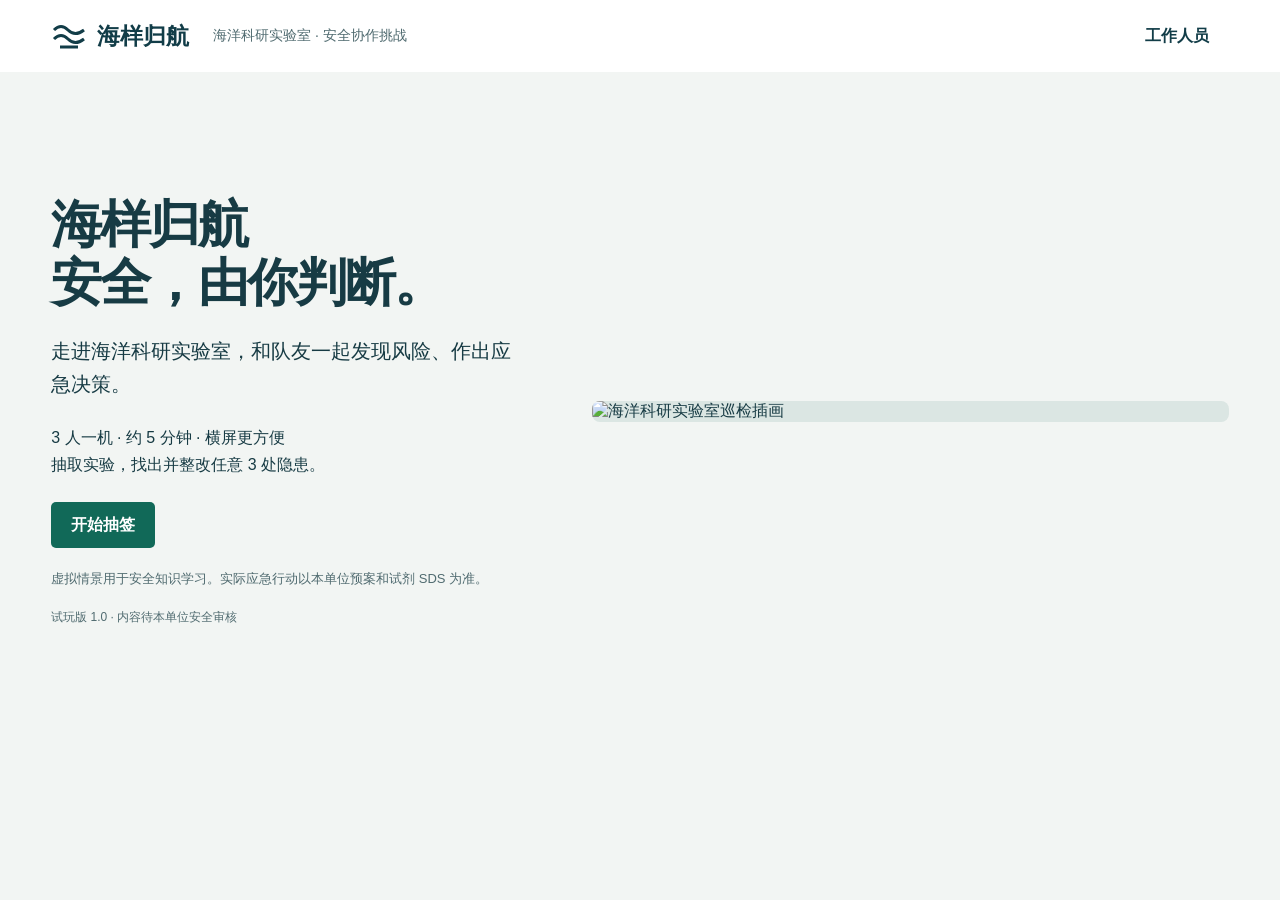
==== index.html @ 055b67c0 "发布海样归航扫码互动网页" ====
<!doctype html><html lang="zh-CN"><head><meta charset="utf-8"><meta name="viewport" content="width=device-width,initial-scale=1,viewport-fit=cover"><meta name="theme-color" content="#123d48"><title>海样归航 · 实验室安全协作挑战</title><link rel="stylesheet" href="style.css?v=2"></head><body><header><a class="brand" href="#" aria-label="海样归航首页"><svg width="36" height="32" viewBox="0 0 36 32" aria-hidden="true"><path d="M3 10 Q10 3 17 10 T33 10 M3 19 Q10 12 17 19 T33 19 M9 27H27" fill="none" stroke="currentColor" stroke-width="3"/></svg><b>海样归航</b></a><span class="subtitle">海洋科研实验室 · 安全协作挑战</span><button class="quiet" id="staff">工作人员</button></header><main id="app"></main><div id="toast" role="status" aria-live="polite"></div><dialog id="question"></dialog><dialog id="tools"></dialog><script type="module" src="app.js?v=2"></script></body></html>
---- style.css ----
:root{font-family:-apple-system,BlinkMacSystemFont,"PingFang SC","Microsoft YaHei",sans-serif;color:#173b44;background:#f2f5f3;--teal:#116958;--navy:#123d48;--orange:#bd4b20;--muted:#506b70}*{box-sizing:border-box}body{margin:0}button,input{font:inherit}button{cursor:pointer;min-height:46px;border:0;border-radius:5px;padding:12px 20px;color:var(--navy);background:#e3ebe7;font-weight:600}button:hover{filter:brightness(.95)}button:focus-visible,a:focus-visible,input:focus-visible{outline:3px solid #d27035;outline-offset:3px}button:disabled{opacity:.45;cursor:wait}.primary{background:var(--teal);color:#fff}.quiet{background:transparent}.danger{color:#a43220}header{height:72px;display:flex;align-items:center;padding:12px 4%;gap:24px;background:#fff}.brand{display:flex;align-items:center;gap:10px;text-decoration:none;color:var(--navy);font-size:23px}.subtitle{color:var(--muted);font-size:14px}#staff{margin-left:auto}main{max-width:1600px;margin:auto;padding:24px 4%}h1{font-size:clamp(32px,4vw,58px);letter-spacing:-.04em;line-height:1.15;margin:0 0 22px}h2{font-size:26px;margin:0 0 16px}h3{font-size:19px;margin:0 0 14px}p{line-height:1.65;margin:0 0 18px}.muted{color:var(--muted)}.home{display:grid;grid-template-columns: .85fr 1.15fr;gap:6%;align-items:center;min-height:70vh}.home img{width:100%;display:block;border-radius:8px;background:#dbe6e3}.home .lead{font-size:20px}.home .rules{margin:24px 0;font-size:16px}.home input{width:100%;max-width:280px;background:white;border:1px solid #b4c4c2;padding:14px;border-radius:4px;margin-bottom:18px}.actions{display:flex;gap:12px;flex-wrap:wrap;align-items:center}.note{font-size:13px;color:var(--muted);margin-top:20px}.draw{max-width:880px;margin:20px auto;text-align:center}.draw-layout{display:flex;align-items:center;justify-content:center;gap:40px;flex-wrap:wrap}.wheel{width:260px;height:260px;transition:transform 1.3s cubic-bezier(.15,.7,.1,1)}.taskcard{background:white;padding:28px;text-align:left;flex:1;min-width:240px}.taskcard h2{color:var(--teal)}.stage-head{display:flex;align-items:center;justify-content:space-between;gap:12px;margin-bottom:14px}.stage-head h1{font-size:25px;margin:0}.progress{font-weight:700;color:var(--teal);white-space:nowrap}.stage-label{font-size:14px;color:var(--muted);margin-top:6px}.scene-wrap{position:relative;background:#dce6e3;overflow:hidden;border-radius:6px;aspect-ratio:16/9;max-height:calc(100svh - 215px);min-height:230px}.scene-canvas{position:absolute;inset:0;transform-origin:0 0;touch-action:pan-y}.scene-canvas.zoomed{touch-action:none;cursor:grab}.scene-canvas img{width:100%;height:100%;object-fit:fill;display:block;user-select:none;pointer-events:none}.hotspot{position:absolute;transform:translate(-50%,-50%);background:transparent;min-width:52px;min-height:52px;padding:0;border-radius:50%;width:7%;height:10%;color:transparent}.hotspot:focus-visible,.hotspot.hinted{background:#f9dc8c99;outline:4px dashed #a85a17}.hotspot.done{color:white;background:var(--teal);width:38px;height:38px;min-width:38px;min-height:38px;font-size:20px;pointer-events:auto}.hotspot.incident{background:#fff;color:var(--navy);width:auto;height:auto;min-width:80px;font-size:14px;padding:10px 14px;border-radius:4px;box-shadow:0 2px 8px #183a4430}.toolbar{display:flex;align-items:center;justify-content:space-between;gap:12px;margin-top:12px;flex-wrap:wrap}.toolbar p{margin:0;font-size:15px}.toolbar .actions{gap:6px}.toolbar button{padding:10px 15px}.urgent{background:#f5e7df;color:#873715;padding:12px 16px;margin-bottom:12px;line-height:1.5}.incident-tasks{display:flex;gap:8px;margin-bottom:12px}.incident-tasks button{flex:1;padding:10px;font-size:14px}.incident-tasks .done{background:#dcece4}.result{max-width:850px;margin:20px auto;background:#fff;padding:36px}.score{font-size:80px;line-height:1;margin:20px 0;color:var(--teal);font-weight:700}.score small{font-size:22px;color:var(--muted)}.checks{display:flex;gap:20px;flex-wrap:wrap;padding:18px 0}.review{background:#f4eee7;padding:16px;margin:16px 0}.review p{margin:8px 0;font-size:15px}dialog{border:0;border-radius:8px;padding:28px;max-width:620px;width:calc(100% - 30px);max-height:90svh;overflow:auto;color:var(--navy);box-shadow:0 16px 80px #102d4540}dialog::backdrop{background:#082b37b8}.dialog-top{display:flex;align-items:flex-start;justify-content:space-between;gap:10px}.dialog-top h2{font-size:23px;line-height:1.4}.dialog-top button{padding:8px 14px;min-height:40px}.options{display:grid;gap:10px;margin:18px 0}.option{text-align:left;line-height:1.55;font-weight:500;background:#edf2ef;padding:16px}.feedback{background:#e3eee7;padding:16px;line-height:1.65;margin:12px 0}.feedback.wrong{background:#f8e9df;color:#8d3617}.crop{height:120px;overflow:hidden;background:#e5eeeb;margin:10px 0;position:relative}.crop img{position:absolute;width:180%;max-width:none}.tools-grid{display:grid;gap:10px}.tools-grid input{padding:12px;max-width:100%}#toast{position:fixed;bottom:20px;left:50%;transform:translateX(-50%);padding:12px 20px;background:var(--navy);color:white;border-radius:5px;z-index:20;display:none;max-width:90%;text-align:center}#toast.show{display:block}.spin-label{font-size:14px;fill:#fff;font-weight:600}.version{font-size:12px;color:var(--muted)}@media(max-width:700px){header{height:60px;padding:8px 16px;gap:8px}.brand{font-size:20px}.subtitle{display:none}main{padding:18px 16px}.home{display:flex;flex-direction:column-reverse;gap:24px;min-height:0;align-items:stretch}.home img{max-height:230px;object-fit:cover}.home h1{font-size:38px}.home .lead{font-size:18px}.home .rules{margin:16px 0}.scene-wrap{max-height:none;aspect-ratio:4/3;min-height:250px}.stage-head{align-items:flex-start}.stage-head h1{font-size:20px}.progress{font-size:13px}.stage-label{font-size:12px}.hotspot{min-width:44px;min-height:44px}.hotspot.incident{font-size:12px;min-width:60px;padding:8px}.toolbar .actions{width:100%}.toolbar .actions button{flex:1;font-size:13px}.incident-tasks{flex-direction:column}.result{padding:24px}.score{font-size:68px}.draw-layout{gap:20px}.wheel{width:200px;height:200px}dialog{padding:20px}.option{padding:12px}}@media(orientation:landscape) and (max-height:520px){header{height:48px}.brand{font-size:18px}.subtitle{font-size:12px}main{padding:10px 3%}.stage-head{margin-bottom:8px}.stage-head h1{font-size:20px}.stage-label{margin:0}.scene-wrap{max-height:calc(100svh - 162px);min-height:170px;aspect-ratio:16/9;width:100%}.toolbar{margin-top:8px}.toolbar button{min-height:40px;padding:8px 12px}.incident-tasks{flex-direction:row;margin-bottom:8px}.incident-tasks button{min-height:36px}.urgent{padding:7px 10px;font-size:13px;margin-bottom:7px}.home{min-height:0;display:grid;grid-template-columns:1fr 1fr;gap:24px}.home h1{font-size:32px;margin-bottom:12px}.home .rules,.home .note{margin:8px 0}.home input{padding:8px;margin:6px 0}.home .lead{font-size:16px}.home img{max-height:260px}.home button{padding:10px}.draw{margin:0}.wheel{width:180px;height:180px}}@media(prefers-reduced-motion:reduce){*{transition:none!important;animation:none!important}}
/* The clickable canvas keeps exactly the artwork's coordinate system. */
.scene-wrap{width:min(100%,calc((100svh - 215px)*1.77778));max-height:none;min-height:0;aspect-ratio:16/9;margin-inline:auto}
@media(max-width:700px) and (orientation:portrait){.scene-wrap{width:100%;aspect-ratio:16/9;min-height:0}.hotspot{min-width:44px;min-height:44px}}
@media(orientation:landscape) and (max-height:520px){.scene-wrap{width:min(100%,calc((100svh - 170px)*1.77778));min-height:0}}
.stage-head>div:first-child{min-width:0}.stage-head h1{overflow-wrap:anywhere}.progress{flex-shrink:0}
@media(orientation:landscape) and (max-height:520px){
.home h1{font-size:28px;line-height:1.1;margin-bottom:8px}.home .lead{display:none}.home .rules{font-size:14px;line-height:1.5}.home .note{font-size:11px;line-height:1.4}.home input{padding:7px;max-width:190px}.home label{font-size:12px}.home .version{font-size:10px}
.game{display:grid;grid-template-columns:minmax(0,1fr) 235px;grid-template-rows:auto auto auto 1fr;column-gap:14px;height:calc(100svh - 68px)}
.game .stage-head{grid-column:1/3;grid-row:1;margin-bottom:10px}.game .stage-head h1{font-size:18px}.game .stage-label{font-size:12px}.game .progress{font-size:13px}
.game .scene-wrap{grid-column:1;grid-row:2/5;width:100%;max-height:100%;aspect-ratio:16/9;align-self:center;margin:0}
.game .urgent{grid-column:2;grid-row:2;font-size:12px;padding:8px;line-height:1.4}
.game .incident-tasks{grid-column:2;grid-row:3;flex-direction:column;gap:4px;margin-bottom:6px}.game .incident-tasks button{padding:6px 8px;font-size:12px;min-height:32px}
.game .toolbar{grid-column:2;grid-row:4;display:block;margin:0;align-self:end}.game .toolbar p{font-size:12px;line-height:1.4;margin-bottom:8px}.game .toolbar .actions{display:flex;flex-wrap:wrap}.game .toolbar button{font-size:12px;min-height:36px;padding:7px 8px;flex:1}.game .toolbar .primary{flex-basis:100%}
.game:has(.toolbar [data-action="incident"]) .toolbar{grid-row:2/5;align-self:center}
.hotspot.incident{font-size:12px;min-width:54px;padding:7px}
}
/* Immersive mobile stage: artwork receives the screen, controls stay at its edges. */
body.playing>header{display:none}body.playing main{max-width:none;padding:0}
body.playing .game{height:100svh;display:grid;grid-template-columns:1fr;grid-template-rows:44px minmax(0,1fr) auto;gap:0;background:#dde7e3}
body.playing .stage-head{grid-column:1;grid-row:1;padding:6px 16px;margin:0;background:#fff;align-items:center}
body.playing .stage-head h1{font-size:17px;margin:0;white-space:nowrap;overflow:hidden;text-overflow:ellipsis}body.playing .stage-label{display:none}body.playing .progress{font-size:14px}
body.playing .scene-wrap{grid-column:1;grid-row:2;width:100%;height:100%;max-height:none;min-height:0;aspect-ratio:auto;border-radius:0;align-self:stretch;margin:0}
body.playing .scene-canvas{inset:auto;left:0;top:50%;translate:0 -50%;width:100%;height:auto;aspect-ratio:16/9}
body.playing .urgent{display:none}body.playing .incident-tasks{display:none}
body.playing .toolbar{grid-column:1;grid-row:3;align-self:auto;padding:8px 12px max(8px,env(safe-area-inset-bottom));margin:0;display:flex;background:#fff;gap:8px;justify-content:space-between}
body.playing .toolbar>p{font-size:14px;max-width:31%;margin:0;line-height:1.4}
body.playing .toolbar .actions{width:auto;display:flex;gap:6px;flex-wrap:nowrap}
body.playing .toolbar button{min-height:44px;padding:10px 14px;font-size:15px;flex:initial;white-space:nowrap}
body.playing .hotspot.incident{font-size:16px;min-height:44px;padding:10px 14px}
@media(orientation:portrait){body.playing .game{grid-template-rows:68px minmax(0,1fr) auto}body.playing .stage-head{align-items:flex-start;flex-direction:column;justify-content:center;gap:3px}body.playing .stage-head h1{font-size:18px}body.playing .progress{font-size:15px}body.playing .scene-canvas{width:180%;left:-40%}body.playing .toolbar{display:block;padding:10px 12px}body.playing .toolbar>p{max-width:100%;margin:0 0 8px;font-size:15px}body.playing .toolbar .actions{display:grid;grid-template-columns:1fr 1fr;gap:8px}body.playing .toolbar button{min-height:48px;font-size:16px;white-space:normal}body.playing .hotspot.incident{font-size:15px}}
body.playing .scene-canvas{left:50%;translate:-50% -50%;transform-origin:center center}
@media(orientation:portrait){body.playing .scene-canvas{left:50%;touch-action:none}}
body.playing .progress{font-size:16px}body.playing .toolbar button{font-size:16px}
.stage-help{padding:6px 12px;min-height:40px}.stage-head{position:relative}
@media(orientation:portrait){.stage-help{position:absolute;right:10px;top:10px}.stage-head>div:first-child{max-width:80%}}
body.playing .scene-canvas{touch-action:none}.hotspot:not(.incident):not(.done){width:10%;height:14%}
body.playing .game .toolbar{grid-row:3;grid-column:1;z-index:2}body.playing .game .stage-head{z-index:2}
@media(orientation:landscape) and (max-width:720px){body.playing .toolbar>p{display:none}body.playing .toolbar .actions{width:100%}body.playing .toolbar button{flex:1}}
/* Explicit row bounds override the earlier compact-layout inspection selector. */
body.playing .game .toolbar{grid-area:3 / 1 / 4 / 2!important;align-self:stretch!important}
body.playing .game .scene-wrap{grid-area:2 / 1 / 3 / 2!important}
@media(orientation:portrait){body.playing .scene-canvas{width:max(180%,calc((100svh - 212px)*1.77778))}body.playing .toolbar>p::after{content:' 可拖动查看左右。'}}
.score-breakdown{border-collapse:collapse;width:100%;text-align:left;background:#edf3ef;margin:20px 0}.score-breakdown th,.score-breakdown td{padding:12px 16px;font-size:17px}.score-breakdown th{font-weight:500;color:#506b70}.score-breakdown td{font-weight:700}
.orientation-gate{position:fixed;inset:0;margin:0;border:0;border-radius:0;width:100vw;max-width:none;height:100svh;max-height:none;padding:max(24px,env(safe-area-inset-top)) 24px max(24px,env(safe-area-inset-bottom));background:#f2f5f3;color:#123d48;box-shadow:none;overflow:auto}
.orientation-gate[open]{display:grid;place-items:center}.orientation-gate::backdrop{background:#f2f5f3}
.orientation-content{text-align:center;max-width:390px;margin:auto}.orientation-content svg{display:block;margin:0 auto 26px}.orientation-content h2{font-size:28px;line-height:1.25;letter-spacing:0;margin-bottom:18px}.orientation-content p{font-size:17px;line-height:1.65}.orientation-content button{min-height:50px;font-size:17px;display:block;width:100%;margin:14px auto}.orientation-content #orientation-status{font-size:15px;min-height:50px;margin:18px 0 4px;color:#506b70}
.orientation-content button[hidden]{display:none}
.overview-dialog{width:calc(100vw - 24px);max-width:1200px;max-height:94svh;padding:22px}.overview-grid{display:grid;grid-template-columns:1.4fr 1fr;gap:24px;margin:12px 0 20px;align-items:start}.overview-picture{position:relative;aspect-ratio:16/9;align-self:start}.overview-picture img{display:block;width:100%;height:100%}.overview-marker{position:absolute;transform:translate(-50%,-50%);width:30px;height:30px;display:grid;place-items:center;background:#a6361d;color:#fff;border:2px solid white;border-radius:50%;font-size:17px;font-weight:700}.overview-list{padding:0;margin:0;list-style:none}.overview-list li{margin-bottom:14px}.overview-list b{font-size:17px}.overview-list p{font-size:16px;margin:5px 0;line-height:1.55}.overview-dialog .actions{position:sticky;bottom:-22px;background:#fff;padding:12px 0}.overview-dialog .dialog-top p{font-size:16px;margin-bottom:6px}@media(orientation:portrait){.overview-grid{grid-template-columns:1fr}.overview-dialog{padding:18px}.overview-dialog .actions{bottom:-18px}.overview-marker{width:26px;height:26px;font-size:15px}}
.overview-dialog[open]{display:flex;flex-direction:column;height:94svh;overflow:hidden}
.overview-dialog .dialog-top{flex:0 0 auto}.overview-dialog .dialog-top h2{margin-bottom:8px}
.overview-grid{flex:1;min-height:0;overflow:hidden;align-items:center;grid-template-columns:minmax(0,1.4fr) minmax(0,1fr);margin:8px 0}
.overview-picture{width:min(100%,calc((94svh - 185px)*1.77778));justify-self:center;align-self:center}
.overview-list{overflow:auto;max-height:100%;min-height:0;padding-right:5px;overscroll-behavior:contain}
.overview-dialog .actions{position:static;flex:0 0 auto;padding:8px 0 0;background:#fff}
@media(orientation:portrait){.overview-grid{grid-template-columns:minmax(0,1fr);grid-template-rows:auto minmax(0,1fr);gap:14px}.overview-picture{width:100%}.overview-dialog .actions{gap:8px}.overview-dialog .actions button{flex:1;font-size:15px;padding:10px}}
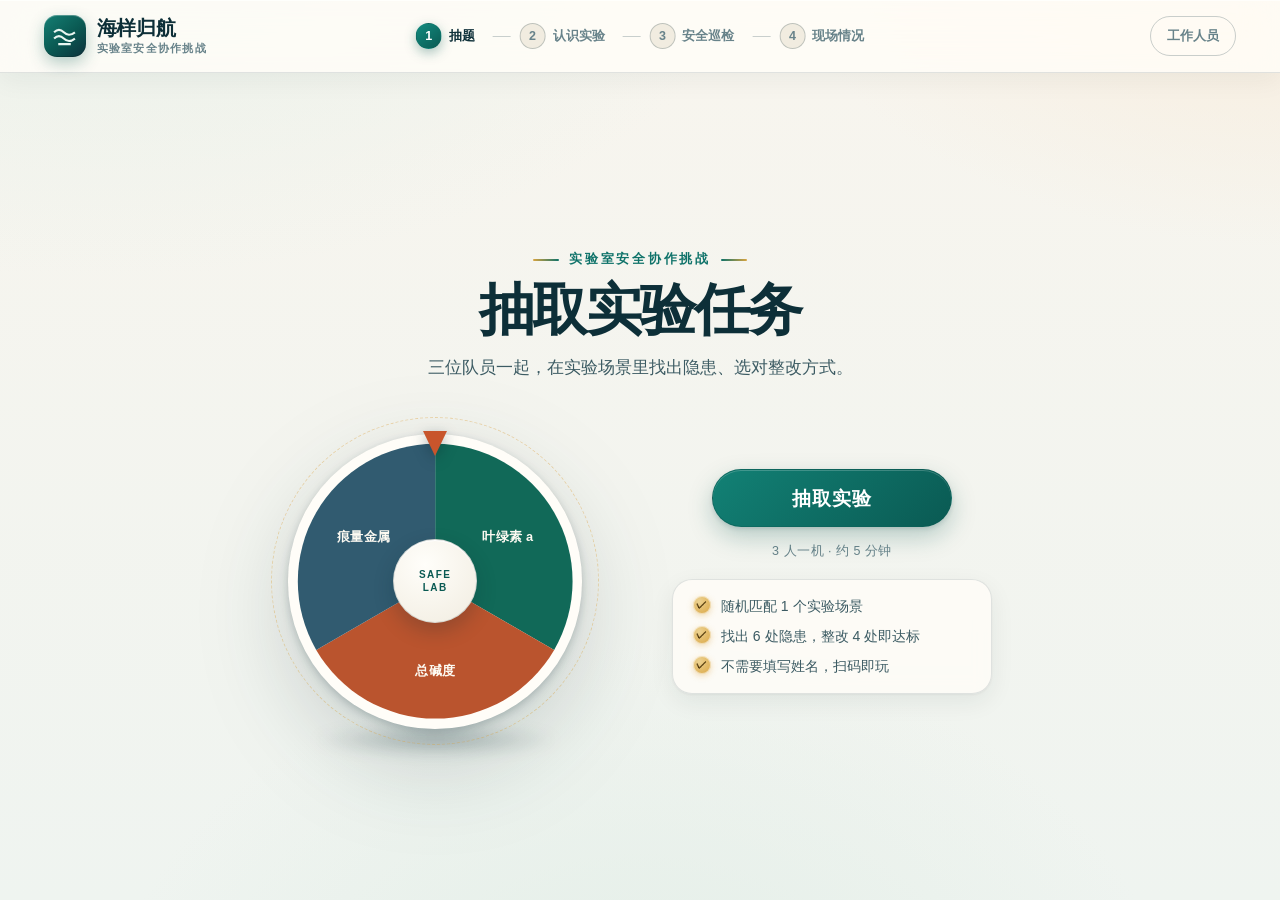
==== commit 59815f82: "更新海样归航安全互动网页" ====
--- a/index.html
+++ b/index.html
@@ -1 +1,30 @@
-<!doctype html><html lang="zh-CN"><head><meta charset="utf-8"><meta name="viewport" content="width=device-width,initial-scale=1,viewport-fit=cover"><meta name="theme-color" content="#123d48"><title>海样归航 · 实验室安全协作挑战</title><link rel="stylesheet" href="style.css?v=2"></head><body><header><a class="brand" href="#" aria-label="海样归航首页"><svg width="36" height="32" viewBox="0 0 36 32" aria-hidden="true"><path d="M3 10 Q10 3 17 10 T33 10 M3 19 Q10 12 17 19 T33 19 M9 27H27" fill="none" stroke="currentColor" stroke-width="3"/></svg><b>海样归航</b></a><span class="subtitle">海洋科研实验室 · 安全协作挑战</span><button class="quiet" id="staff">工作人员</button></header><main id="app"></main><div id="toast" role="status" aria-live="polite"></div><dialog id="question"></dialog><dialog id="tools"></dialog><script type="module" src="app.js?v=2"></script></body></html>
+<!doctype html>
+<html lang="zh-CN">
+<head>
+<meta charset="utf-8">
+<meta name="viewport" content="width=device-width,initial-scale=1,viewport-fit=cover">
+<meta name="theme-color" content="#0d313c">
+<title>海样归航 · 实验室安全协作挑战</title>
+<link rel="stylesheet" href="style.css?v=5">
+</head>
+<body>
+<header class="topbar">
+  <a class="brand" href="#" aria-label="海样归航首页">
+    <span class="brand-mark" aria-hidden="true"><svg width="36" height="32" viewBox="0 0 36 32"><path d="M3 10 Q10 3 17 10 T33 10 M3 19 Q10 12 17 19 T33 19 M9 27H27" fill="none" stroke="currentColor" stroke-width="3"/></svg></span>
+    <span class="brand-text"><b>海样归航</b><span class="brand-sub">实验室安全协作挑战</span></span>
+  </a>
+  <ol class="steps" aria-label="互动流程">
+    <li class="step" data-step="draw"><span class="step-dot">1</span><span class="step-name">抽题</span></li>
+    <li class="step" data-step="intro"><span class="step-dot">2</span><span class="step-name">认识实验</span></li>
+    <li class="step" data-step="inspect"><span class="step-dot">3</span><span class="step-name">安全巡检</span></li>
+    <li class="step" data-step="incident"><span class="step-dot">4</span><span class="step-name">现场情况</span></li>
+  </ol>
+  <button class="quiet staff-btn" id="staff" type="button">工作人员</button>
+</header>
+<main id="app"></main>
+<div id="toast" role="status" aria-live="polite"></div>
+<dialog id="question"></dialog>
+<dialog id="tools"></dialog>
+<script type="module" src="app.js?v=5"></script>
+</body>
+</html>
--- a/style.css
+++ b/style.css
@@ -19,6 +19,7 @@
 body.playing>header{display:none}body.playing main{max-width:none;padding:0}
 body.playing .game{height:100svh;display:grid;grid-template-columns:1fr;grid-template-rows:44px minmax(0,1fr) auto;gap:0;background:#dde7e3}
 body.playing .stage-head{grid-column:1;grid-row:1;padding:6px 16px;margin:0;background:#fff;align-items:center}
+body.playing .stage-label{display:block}
 body.playing .stage-head h1{font-size:17px;margin:0;white-space:nowrap;overflow:hidden;text-overflow:ellipsis}body.playing .stage-label{display:none}body.playing .progress{font-size:14px}
 body.playing .scene-wrap{grid-column:1;grid-row:2;width:100%;height:100%;max-height:none;min-height:0;aspect-ratio:auto;border-radius:0;align-self:stretch;margin:0}
 body.playing .scene-canvas{inset:auto;left:0;top:50%;translate:0 -50%;width:100%;height:auto;aspect-ratio:16/9}
@@ -54,3 +55,1558 @@
 .overview-list{overflow:auto;max-height:100%;min-height:0;padding-right:5px;overscroll-behavior:contain}
 .overview-dialog .actions{position:static;flex:0 0 auto;padding:8px 0 0;background:#fff}
 @media(orientation:portrait){.overview-grid{grid-template-columns:minmax(0,1fr);grid-template-rows:auto minmax(0,1fr);gap:14px}.overview-picture{width:100%}.overview-dialog .actions{gap:8px}.overview-dialog .actions button{flex:1;font-size:15px;padding:10px}}
+/* Local v2: direct draw, dedicated introduction, read-only incident. */
+.eyebrow{font-size:16px;color:var(--muted);margin-bottom:12px;line-height:1.5}
+.entry-draw{max-width:1050px;margin:28px auto}.entry-draw h1{font-size:clamp(28px,4vw,46px)}
+.draw-options{display:grid;grid-template-columns:repeat(3,minmax(0,1fr));gap:18px;text-align:left;margin:30px 0}
+.draw-ticket{border-top:3px solid var(--teal);padding:18px 8px}.draw-ticket>span{font-size:38px;font-weight:700;color:var(--teal)}.draw-ticket h2{font-size:22px;margin:12px 0 0;line-height:1.4}
+.draw-button{font-size:20px;min-width:200px}.recovery-message{margin:20px 0;background:#f5e7df;padding:12px;font-size:16px}
+.briefing{max-width:1120px;margin:8px auto}.briefing h1{font-size:clamp(28px,4vw,42px);margin-bottom:24px}.briefing h2{font-size:22px;margin-bottom:12px}.briefing p,.briefing li{font-size:17px;line-height:1.65}
+.briefing-grid{display:grid;grid-template-columns:1fr 1fr;gap:36px}.briefing ul{padding-left:22px;margin:0 0 20px}.briefing li{margin-bottom:12px}.precautions{padding-left:28px;margin:0}.precautions li{padding-left:6px;margin-bottom:20px}.distinction{color:#873715;border-left:3px solid #bd4b20;padding-left:14px}
+.intro-footer{display:flex;justify-content:space-between;align-items:center;gap:16px;border-top:1px solid #c9d7d2;padding-top:18px;margin-top:12px}.intro-footer p{margin:0;color:var(--muted);font-size:16px}.intro-footer button{font-size:17px}
+body.playing .incident-display{min-height:100svh;display:grid;grid-template-rows:52px 1fr;background:#f2f5f3}
+.incident-display .stage-head{height:auto;min-height:52px;display:flex;flex-direction:row;padding:8px 18px;align-items:center}.incident-display .stage-head>div:first-child{max-width:none}.incident-display .stage-help{position:static;margin-left:auto}.incident-display .stage-head h1{font-size:19px}
+.incident-layout{display:grid;grid-template-columns:minmax(0,1.6fr) minmax(290px,1fr);gap:24px;padding:20px;align-items:center}
+.incident-picture{position:relative;min-width:0;align-self:center}.incident-picture img{display:block;width:100%;height:auto;object-fit:contain}.incident-copy{min-width:0}.incident-copy h2{font-size:25px;line-height:1.35}.incident-copy p{font-size:17px;line-height:1.65}.incident-copy .eyebrow{font-size:15px}.incident-copy .muted{font-size:15px}.incident-note{border-left:3px solid var(--orange);padding-left:12px;color:#873715}.incident-copy button{font-size:17px}
+.completion h1{color:var(--teal);font-size:42px}.completion h2{font-size:25px}.result-facts{display:flex;gap:48px;margin:28px 0}.result-facts dt{font-size:16px;color:var(--muted);margin-bottom:8px}.result-facts dd{font-size:24px;font-weight:700;margin:0}.round-id{font-size:16px;overflow-wrap:anywhere}.round-id strong{font-size:17px}.completion p{font-size:16px}
+.image-error{position:relative;z-index:3;background:#fff;padding:24px;max-width:480px;margin:auto;font-size:17px}.scene-wrap.image-failed{display:grid;place-items:center}.scene-wrap.image-failed .scene-canvas{visibility:hidden}.image-failed img[hidden]{display:none}
+@media(max-width:700px) and (orientation:portrait){.entry-draw{margin:12px 0}.draw-options{grid-template-columns:1fr;gap:10px;margin:22px 0}.draw-ticket{display:flex;align-items:center;gap:20px;padding:12px 8px}.draw-ticket>span{font-size:28px}.draw-ticket h2{font-size:21px;margin:0}.briefing-grid{grid-template-columns:1fr;gap:16px}.intro-footer{align-items:stretch;flex-direction:column}.intro-footer .actions{display:grid;grid-template-columns:1fr;width:100%}.incident-layout{grid-template-columns:1fr;gap:20px;padding:16px}.incident-copy h2{font-size:25px}.incident-copy p{font-size:18px}.incident-display .stage-head h1{font-size:17px;white-space:normal}.incident-display .stage-head{padding:6px 12px}.result-facts{gap:24px;flex-wrap:wrap}.completion{margin:0;padding:22px}.completion h1{font-size:36px}}
+@media(orientation:landscape) and (max-height:520px){.entry-draw{margin:4px auto}.entry-draw h1{font-size:28px;margin-bottom:12px}.entry-draw .eyebrow{margin-bottom:6px}.draw-options{gap:16px;margin:16px 0}.draw-ticket{padding:10px 6px}.draw-ticket>span{font-size:25px}.draw-ticket h2{font-size:18px;margin-top:6px}.draw-button{font-size:18px;min-height:44px}.entry-draw .note{font-size:14px;margin-top:14px}.briefing-grid{gap:24px}.briefing h1{font-size:28px;margin-bottom:18px}.briefing p,.briefing li{font-size:17px}.incident-layout{gap:18px;padding:12px;grid-template-columns:minmax(0,1.4fr) minmax(285px,1fr);align-items:start}.incident-picture{position:sticky;top:12px;align-self:start}.incident-picture img{max-height:calc(100svh - 76px);object-fit:contain}.incident-copy h2{font-size:23px}.incident-copy p{margin-bottom:12px;font-size:17px}.incident-copy .eyebrow{font-size:15px}.incident-copy .muted{font-size:15px}.incident-copy button{min-height:46px}body.playing .incident-display .stage-head{position:relative;z-index:2}.completion{margin:0 auto;padding:24px}.completion h1{font-size:34px}.completion .result-facts{margin:20px 0}}
+.incident-picture{margin:0}.incident-picture figcaption{font-size:15px;line-height:1.5;margin-top:10px;color:var(--muted)}
+@media(orientation:landscape) and (max-height:520px){.incident-picture:has(figcaption) img{max-height:calc(100svh - 124px)}}
+/* Compact flow: wheel entry and completion on the scene itself. */
+.lottery{display:flex;align-items:center;justify-content:center;gap:64px;margin:24px auto}.wheel-frame{position:relative;width:300px;height:300px;flex-shrink:0}.wheel-frame .wheel{width:100%;height:100%;display:block}.wheel-pointer{position:absolute;z-index:1;left:50%;top:-3px;translate:-50% 0;width:0;height:0;border-left:11px solid transparent;border-right:11px solid transparent;border-top:25px solid #173b44}.lottery-action{text-align:center}.lottery-meta{font-size:16px;margin-top:18px}.lottery .spin-label{font-size:16px}.completion-status{font-size:28px!important;line-height:1.2!important;font-weight:700;color:var(--teal);margin:0 0 22px!important;min-height:0}.completion-status:empty{display:none}.incident-copy h2{font-size:25px}.incident-copy>p:not(.completion-status){margin-bottom:24px}.end-actions{margin-top:28px}.end-actions button{font-size:16px}.intro-footer #resource-status:empty{display:none}.intro-footer .actions{margin-left:auto}body.playing .toolbar .actions{margin-left:auto}
+@media(orientation:landscape) and (max-height:520px){.entry-draw{margin:0 auto}.entry-draw h1{font-size:28px;margin-bottom:8px}.lottery{gap:70px;margin:12px auto}.wheel-frame{width:240px;height:240px}.completion-status{font-size:26px!important;margin-bottom:18px!important}.incident-layout{align-items:center}.incident-copy h2{font-size:23px}.incident-copy>p:not(.completion-status){font-size:18px;line-height:1.7}.end-actions{margin-top:22px}}
+@media(max-width:700px) and (orientation:portrait){.lottery{flex-direction:column;gap:24px;margin:28px 0}.wheel-frame{width:min(300px,85vw);height:min(300px,85vw)}.completion-status{font-size:28px!important}.incident-copy>p:not(.completion-status){font-size:18px}.end-actions{margin-top:24px}}
+
+/* ==========================================================================
+   === V3 视觉层 === 深海科考 · 实验记录纸 · 沉浸可信
+   说明：本层追加在文件末尾，仅覆盖视觉；不删改既有几何/响应式规则。
+   1) tokens  2) base  3) topbar/steps  4) buttons  5) draw  6) briefing
+   7) playing shell  8) scene/hotspot  9) dialogs  10) overview  11) incident
+   12) tools/toast  13) orientation  14) motion  15) responsive
+   ========================================================================== */
+
+/* === V3-1 · 设计令牌（保留旧变量名并重新赋值） === */
+:root{
+  --ink:#0d2f38; --ink-2:#3c5b63; --ink-3:#68838a;
+  --navy:#0d313c;
+  --teal:#0e7269; --teal-d:#0a5a53; --teal-l:#79c6b6;
+  --coral:#c8552c; --coral-d:#9e3c1b; --gold:#d9a441;
+  --paper:#f6f2e9; --paper-2:#fffdf8; --paper-3:#f1ece0;
+  --line:rgba(13,47,56,.12); --line-strong:rgba(13,47,56,.22);
+  --shadow-1:0 1px 2px rgba(9,38,46,.05),0 8px 24px rgba(9,38,46,.07);
+  --shadow-2:0 14px 40px rgba(9,38,46,.16),0 3px 8px rgba(9,38,46,.08);
+  --r-sm:10px; --r-md:14px; --r-lg:20px; --r-xl:28px; --r-pill:999px;
+  --ease:cubic-bezier(.22,.61,.36,1); --dur:.28s;
+  --font:-apple-system,BlinkMacSystemFont,"PingFang SC","Microsoft YaHei",sans-serif;
+  --orange:var(--coral); --muted:var(--ink-2);
+  color:var(--ink); background:var(--paper); font-family:var(--font);
+}
+
+/* === V3-2 · 基础排版与纸感背景 === */
+*{-webkit-tap-highlight-color:transparent}
+html{background:var(--paper)}
+body{
+  margin:0; min-height:100svh; font-family:var(--font); font-size:16px; line-height:1.65;
+  color:var(--ink); font-variant-numeric:tabular-nums; -webkit-font-smoothing:antialiased;
+  background:
+    radial-gradient(1100px 620px at 8% -12%, #e7f1ea 0%, rgba(231,241,234,0) 62%),
+    radial-gradient(900px 520px at 102% -6%, #f7ecdc 0%, rgba(247,236,220,0) 58%),
+    radial-gradient(900px 700px at 50% 118%, #e3eee7 0%, rgba(227,238,231,0) 60%),
+    linear-gradient(180deg,#f8f5ee 0%,#eff4f0 100%);
+  background-color:var(--paper); background-attachment:fixed;
+}
+body.playing{
+  color:#eaf4f1;
+  background:
+    radial-gradient(1200px 780px at 18% -8%, #14424a 0%, rgba(20,66,74,0) 62%),
+    radial-gradient(900px 620px at 104% 4%, #1d4a46 0%, rgba(29,74,70,0) 58%),
+    radial-gradient(1000px 700px at 50% 120%, #0f3a3c 0%, rgba(15,58,60,0) 62%),
+    linear-gradient(180deg,#0a2830 0%,#081f26 100%);
+  background-color:#081f26; background-attachment:fixed;
+}
+h1,h2,h3,h4{margin-top:0;font-weight:700;color:var(--ink)}
+h1{font-size:clamp(32px,4.6vw,58px);line-height:1.08;letter-spacing:-.038em;margin:0 0 18px;text-wrap:balance}
+h2{font-size:clamp(20px,2.3vw,26px);line-height:1.3;letter-spacing:-.02em;margin:0 0 12px}
+h3{font-size:18px;line-height:1.4;margin:0 0 10px}
+p{margin:0 0 16px;line-height:1.7}
+a{color:var(--teal-d);text-decoration-thickness:1px;text-underline-offset:3px}
+.muted{color:var(--ink-2)}
+.note{font-size:13px;color:var(--ink-3);margin-top:18px}
+::selection{background:rgba(217,164,65,.32);color:var(--ink)}
+:focus-visible{outline:2px solid var(--gold);outline-offset:3px}
+button:focus-visible,a:focus-visible,input:focus-visible,summary:focus-visible,[tabindex]:focus-visible{outline:2px solid var(--gold);outline-offset:3px}
+main{max-width:1320px;margin:auto;padding:clamp(22px,3.2vw,44px) clamp(18px,4vw,52px) 56px;position:relative}
+body.playing main{max-width:none;padding:0}
+
+/* 编辑感小标题 */
+.eyebrow{
+  display:inline-flex;align-items:center;gap:10px;margin:0 0 12px;
+  font-size:12px;font-weight:700;letter-spacing:.22em;line-height:1.4;color:var(--teal);
+}
+.eyebrow::before{content:"";width:26px;height:2px;border-radius:2px;background:linear-gradient(90deg,var(--gold),var(--teal));flex:0 0 auto}
+.draw-head .eyebrow::after{content:"";width:26px;height:2px;border-radius:2px;background:linear-gradient(90deg,var(--teal),var(--gold));flex:0 0 auto}
+
+/* === V3-3 · 顶部栏 / 流程指示 === */
+header{
+  position:sticky;top:0;z-index:50;display:flex;align-items:center;gap:16px;
+  height:auto;min-height:64px;padding:10px clamp(16px,3.2vw,40px);
+  background:rgba(255,253,248,.82);border-bottom:1px solid var(--line);
+  box-shadow:inset 0 1px 0 rgba(255,255,255,.65),0 8px 26px rgba(9,38,46,.05);
+  -webkit-backdrop-filter:blur(18px) saturate(150%);backdrop-filter:blur(18px) saturate(150%);
+}
+body.playing>header{display:none}
+.brand{
+  display:flex;align-items:center;gap:11px;flex:0 0 auto;padding:3px 6px;margin-left:-6px;
+  border-radius:14px;text-decoration:none;color:var(--ink);font-size:19px;font-weight:700;
+  letter-spacing:-.01em;transition:background-color var(--dur) var(--ease);
+}
+.brand:hover{background:rgba(13,47,56,.05)}
+.brand>b{font-size:19px;letter-spacing:-.01em;line-height:1.1}
+header .brand>svg,.brand-mark{
+  width:40px;height:40px;padding:7px;box-sizing:border-box;border-radius:12px;color:#eaf6f1;
+  background:linear-gradient(140deg,#157f74 0%,var(--teal-d) 52%,var(--navy) 100%);
+  box-shadow:0 6px 16px rgba(10,90,83,.3),inset 0 1px 0 rgba(255,255,255,.28),inset 0 -1px 0 rgba(0,0,0,.18);
+  flex:0 0 auto;
+}
+.brand-mark{display:grid;place-items:center;padding:0}
+.brand-mark svg{width:24px;height:22px;display:block}
+.brand-text{display:flex;flex-direction:column;line-height:1.06;min-width:0}
+.brand-text b{font-size:19px;letter-spacing:-.01em}
+.brand-sub{font-size:10px;font-weight:600;letter-spacing:.12em;color:var(--ink-3);margin-top:4px;white-space:nowrap}
+.steps{
+  position:absolute;left:50%;top:50%;transform:translate(-50%,-50%);
+  display:flex;align-items:center;gap:clamp(8px,1.4vw,16px);margin:0;padding:0;list-style:none;
+}
+.step{display:flex;align-items:center;gap:7px;font-size:13px;font-weight:600;color:var(--ink-3);white-space:nowrap}
+.step+.step::before{content:"";display:block;width:clamp(8px,1.4vw,22px);height:1px;background:var(--line-strong);margin-right:2px}
+.step-dot{
+  width:26px;height:26px;border-radius:50%;display:grid;place-items:center;flex:0 0 auto;
+  background:var(--paper-3);border:1px solid var(--line-strong);color:var(--ink-3);
+  font-size:12.5px;font-weight:700;font-variant-numeric:tabular-nums;
+  transition:background-color var(--dur) var(--ease),color var(--dur) var(--ease),box-shadow var(--dur) var(--ease),border-color var(--dur) var(--ease);
+}
+.step.is-active{color:var(--ink)}
+.step.is-active .step-dot{
+  color:#fff;border-color:transparent;
+  background:linear-gradient(140deg,#128b7f,var(--teal-d));
+  box-shadow:0 4px 12px rgba(10,90,83,.35),inset 0 1px 0 rgba(255,255,255,.25);
+}
+.step.is-done .step-dot{color:var(--teal-d);background:rgba(121,198,182,.24);border-color:rgba(14,114,105,.38)}
+.step.is-done{color:var(--ink-2)}
+#staff,.staff-btn{
+  margin-left:auto;flex:0 0 auto;min-height:40px;padding:8px 16px;border-radius:var(--r-pill);
+  background:rgba(255,255,255,.66);border:1px solid var(--line-strong);color:var(--ink-2);
+  font-size:13.5px;font-weight:600;box-shadow:none;
+}
+#staff:hover,.staff-btn:hover{background:#fff;color:var(--ink);box-shadow:var(--shadow-1)}
+@media(max-width:1180px){.step-name{display:none}.step+.step::before{width:10px}}
+@media(max-width:700px){
+  header{min-height:56px;padding:8px 16px;gap:10px}
+  body:not(.playing) main{padding-top:20px}
+  .steps{display:none}
+  .brand-sub{display:none}
+  header .brand>svg,.brand-mark{width:36px;height:36px;padding:6px;border-radius:11px}
+  .brand-mark svg{width:22px;height:20px}
+  .brand>b,.brand-text b{font-size:17.5px}
+  #staff,.staff-btn{min-height:38px;padding:7px 13px;font-size:12.5px}
+}
+
+/* === V3-4 · 按钮三级体系 === */
+button{
+  font:inherit;font-size:15px;font-weight:600;letter-spacing:.01em;cursor:pointer;
+  min-height:46px;padding:12px 22px;border:1px solid transparent;border-radius:var(--r-pill);
+  color:var(--ink);background:var(--paper-2);
+  box-shadow:0 1px 2px rgba(9,38,46,.05),0 4px 14px rgba(9,38,46,.05);
+  transition:transform var(--dur) var(--ease),box-shadow var(--dur) var(--ease),background-color var(--dur) var(--ease),border-color var(--dur) var(--ease),color var(--dur) var(--ease);
+}
+button:hover{filter:none;transform:translateY(-1px);box-shadow:var(--shadow-1)}
+button:active{transform:translateY(1px) scale(.995);box-shadow:none}
+button:disabled{opacity:.42;cursor:not-allowed;transform:none;box-shadow:none;filter:grayscale(.12)}
+.primary{
+  color:#fff;border-color:rgba(10,90,83,.5);
+  background:linear-gradient(135deg,#128175 0%,var(--teal-d) 100%);
+  box-shadow:0 2px 4px rgba(9,38,46,.12),0 10px 24px rgba(10,90,83,.26),inset 0 1px 0 rgba(255,255,255,.2);
+}
+.primary:hover{background:linear-gradient(135deg,#159384 0%,#0b6a61 100%);box-shadow:0 3px 6px rgba(9,38,46,.14),0 14px 30px rgba(10,90,83,.32),inset 0 1px 0 rgba(255,255,255,.24)}
+.primary:active{box-shadow:inset 0 2px 6px rgba(0,0,0,.18)}
+.quiet{background:transparent;border-color:var(--line-strong);color:var(--ink-2);box-shadow:none}
+.quiet:hover{background:rgba(255,253,248,.75);border-color:rgba(13,47,56,.3);color:var(--ink);box-shadow:var(--shadow-1)}
+.danger{color:#fff;background:linear-gradient(135deg,#d46733,var(--coral-d));border-color:rgba(158,60,27,.5)}
+.danger:hover{background:linear-gradient(135deg,#df7440,#a8401e)}
+.actions{display:flex;gap:12px;flex-wrap:wrap;align-items:center}
+
+/* === V3-5 · 抽题页：编辑式标题 + 轮盘舞台 === */
+.draw,.entry-draw{max-width:1060px;margin:clamp(18px,3vw,40px) auto 0;text-align:center}
+.draw-head{display:flex;flex-direction:column;align-items:center;margin-bottom:clamp(6px,1.4vw,14px)}
+.entry-draw h1,.draw h1{
+  font-size:clamp(34px,5.2vw,58px);line-height:1.04;letter-spacing:-.045em;
+  margin:0 0 14px;color:var(--ink);text-wrap:balance;
+}
+.draw-lead{max-width:46ch;margin:0 auto 4px;font-size:clamp(15px,1.3vw,17.5px);line-height:1.65;color:var(--ink-2)}
+.lottery{
+  display:flex;align-items:center;justify-content:center;gap:clamp(36px,6vw,80px);
+  margin:clamp(18px,3vw,34px) auto 0;flex-wrap:wrap;text-align:center;
+}
+.wheel-frame{
+  position:relative;width:clamp(236px,23vw,330px);height:clamp(236px,23vw,330px);flex-shrink:0;
+  filter:drop-shadow(0 30px 44px rgba(9,38,46,.18));
+}
+.wheel-frame::before{
+  content:"";position:absolute;inset:-17px;border-radius:50%;pointer-events:none;
+  border:1.5px dashed rgba(217,164,65,.4);
+  background:radial-gradient(circle at 50% 50%,rgba(217,164,65,.1),rgba(217,164,65,0) 62%);
+  animation:wheelOrbit 70s linear infinite;
+}
+.wheel-frame::after{
+  content:"";position:absolute;left:7%;right:7%;bottom:-26px;height:30px;border-radius:50%;
+  background:radial-gradient(ellipse at center,rgba(9,38,46,.3),rgba(9,38,46,0) 70%);
+  filter:blur(7px);z-index:-1;pointer-events:none;
+}
+.wheel{display:block;width:100%;height:100%;border-radius:50%;background:var(--paper-2);filter:drop-shadow(0 3px 4px rgba(9,38,46,.22))}
+.wheel circle{fill:var(--paper-2);stroke:rgba(13,47,56,.18);stroke-width:2}
+.wheel .spin-label{font-size:13px;font-weight:700;fill:#fdfaf2;letter-spacing:.02em}
+.wheel-pointer{
+  border-left-width:12px;border-right-width:12px;border-top-width:25px;
+  border-top-color:var(--coral);
+  filter:drop-shadow(0 5px 7px rgba(9,38,46,.35));
+}
+.wheel-hub{
+  position:absolute;left:50%;top:50%;transform:translate(-50%,-50%);
+  width:clamp(64px,7vw,84px);height:clamp(64px,7vw,84px);border-radius:50%;
+  display:grid;place-items:center;text-align:center;
+  background:radial-gradient(circle at 38% 30%,#fffefa,var(--paper-3));
+  border:1px solid rgba(13,47,56,.14);box-shadow:0 8px 20px rgba(9,38,46,.22),inset 0 1px 0 #fff;
+  color:var(--teal-d);font-size:10px;font-weight:800;letter-spacing:.14em;line-height:1.35;
+}
+.lottery-action{display:flex;flex-direction:column;align-items:center;gap:14px;text-align:center;min-width:0}
+.draw-button{
+  position:relative;overflow:hidden;min-width:min(240px,72vw);min-height:58px;padding:0 44px;
+  font-size:19px;font-weight:700;letter-spacing:.06em;border-radius:var(--r-pill);
+}
+.draw-button::after{
+  content:"";position:absolute;inset:0;pointer-events:none;
+  background:linear-gradient(105deg,transparent 30%,rgba(255,255,255,.24) 48%,transparent 66%);
+  transform:translateX(-140%);animation:drawShine 6s ease-in-out infinite;
+}
+.lottery-meta{font-size:13.5px;color:var(--ink-3);letter-spacing:.04em;margin:0}
+.draw-facts{
+  list-style:none;display:grid;gap:9px;margin:2px 0 0;padding:14px 18px;text-align:left;
+  min-width:min(300px,100%);background:rgba(255,253,248,.8);border:1px solid var(--line);
+  border-radius:var(--r-lg);box-shadow:var(--shadow-1);
+  -webkit-backdrop-filter:blur(8px);backdrop-filter:blur(8px);
+}
+.draw-facts li{position:relative;padding-left:28px;font-size:13.5px;line-height:1.5;color:var(--ink-2);margin:0}
+.draw-facts li::before{
+  content:"";position:absolute;left:0;top:0;width:18px;height:18px;border-radius:50%;
+  background:radial-gradient(circle at 35% 30%,#ecd291,var(--gold));
+  box-shadow:inset 0 0 0 1px rgba(255,255,255,.55),0 2px 6px rgba(217,164,65,.38);
+}
+.draw-facts li::after{content:"✓";position:absolute;left:0;top:0;width:18px;height:18px;display:grid;place-items:center;font-size:11px;font-weight:800;color:#4a3308;line-height:1}
+.recovery-message{
+  margin:20px auto 0;max-width:520px;padding:12px 16px;border-radius:12px;text-align:left;
+  background:rgba(200,85,44,.08);border:1px solid rgba(200,85,44,.24);border-left:4px solid var(--coral);
+  color:var(--coral-d);font-size:14px;line-height:1.6;
+}
+
+/* === V3-6 · 实验介绍页：超大标题 + 标签 + 双栏纸卡 === */
+.briefing{max-width:1080px;margin:clamp(14px,2.4vw,30px) auto 0}
+.briefing h1{font-size:clamp(32px,5vw,58px);line-height:1.04;letter-spacing:-.045em;margin:0 0 12px;text-wrap:balance}
+.briefing-hero{margin-bottom:clamp(14px,2.2vw,24px)}
+.tag-row{display:flex;flex-wrap:wrap;gap:10px;align-items:center}
+.tag{
+  display:inline-flex;align-items:center;gap:8px;padding:7px 14px;border-radius:var(--r-pill);
+  font-size:12.5px;font-weight:600;letter-spacing:.02em;line-height:1.3;
+  background:rgba(14,114,105,.09);border:1px solid rgba(14,114,105,.18);color:var(--teal-d);
+}
+.tag::before{content:"";width:7px;height:7px;border-radius:50%;background:currentColor;opacity:.75;flex:0 0 auto}
+.tag-warn{background:rgba(200,85,44,.1);border-color:rgba(200,85,44,.26);color:var(--coral-d)}
+.briefing-grid{
+  display:grid;grid-template-columns:1.06fr .94fr;gap:clamp(16px,2.2vw,26px);
+  margin:0;align-items:stretch;
+}
+.info-card,.briefing-grid>div{
+  position:relative;background:var(--paper-2);border:1px solid var(--line);
+  border-radius:var(--r-lg);padding:clamp(18px,2.1vw,28px);
+  box-shadow:var(--shadow-1);overflow:hidden;
+}
+.info-card::before,.briefing-grid>div::before{
+  content:"";position:absolute;left:0;right:0;top:0;height:3px;
+  background:linear-gradient(90deg,var(--teal),rgba(121,198,182,.7) 42%,rgba(217,164,65,.55) 100%);
+}
+.info-card-warn::before{background:linear-gradient(90deg,var(--coral),rgba(217,164,65,.65) 55%,rgba(217,164,65,0))}
+.briefing h2,.info-card h2{
+  display:flex;align-items:center;gap:9px;font-size:clamp(15px,1.5vw,18px);
+  letter-spacing:0;margin:0 0 10px;color:var(--ink);line-height:1.35;
+}
+.briefing h2::before,.info-card h2::before{
+  content:"";width:7px;height:7px;border-radius:2px;background:var(--teal);
+  transform:rotate(45deg);flex:0 0 auto;
+}
+.info-card-warn h2::before{background:var(--coral)}
+.info-card p{font-size:15px;line-height:1.7;color:var(--ink-2);margin:0 0 14px}
+.info-card p:last-child{margin-bottom:0}
+.briefing ul,.reagent-list{list-style:none;margin:0 0 4px;padding:0;display:grid;gap:8px}
+.briefing ul li,.reagent-list li{position:relative;padding-left:20px;margin:0;font-size:14.5px;line-height:1.6;color:var(--ink-2)}
+.briefing ul li::before,.reagent-list li::before{
+  content:"";position:absolute;left:2px;top:.62em;width:7px;height:7px;border-radius:50%;
+  background:var(--gold);box-shadow:0 0 0 3px rgba(217,164,65,.16);
+}
+.precautions{list-style:none;counter-reset:prec;margin:0;padding:0;display:grid;gap:11px}
+.precautions li{position:relative;counter-increment:prec;margin:0;padding-left:34px;font-size:14.5px;line-height:1.6;color:var(--ink-2)}
+.precautions li::before{
+  content:counter(prec);position:absolute;left:0;top:0;width:23px;height:23px;border-radius:50%;
+  display:grid;place-items:center;background:rgba(200,85,44,.12);border:1px solid rgba(200,85,44,.2);
+  color:var(--coral-d);font-size:12px;font-weight:800;line-height:1;
+}
+.intro-footer{
+  display:flex;justify-content:space-between;align-items:center;gap:16px;flex-wrap:wrap;
+  margin-top:clamp(16px,2.4vw,26px);padding:16px 0 6px;border-top:1px solid var(--line);
+  background:linear-gradient(180deg,rgba(246,242,233,0),rgba(246,242,233,.72) 40%);
+}
+.intro-footer p{margin:0;font-size:13.5px;color:var(--ink-3);line-height:1.5}
+.intro-footer #resource-status:empty{display:none}
+.intro-footer .actions{margin-left:auto;display:flex;gap:12px}
+.intro-footer .actions .primary{min-height:52px;padding:0 32px;font-size:16px}
+.distinction{border-left:3px solid var(--coral);padding-left:14px;color:var(--coral-d);background:rgba(200,85,44,.05);border-radius:0 8px 8px 0}
+
+/* === V3-7 · 沉浸式巡检外壳（页头玻璃条 + 悬浮 dock） === */
+body.playing .game{
+  display:grid;grid-template-columns:1fr;grid-template-rows:auto minmax(0,1fr) auto;
+  gap:0;width:100%;max-width:1440px;margin-inline:auto;height:100svh;background:transparent;
+}
+body.playing .stage-head{
+  position:relative;z-index:3;display:grid;grid-template-columns:minmax(0,1fr) auto auto;
+  align-items:center;gap:clamp(8px,1.4vw,16px);height:auto;min-height:50px;margin:0;
+  padding:6px clamp(12px,2vw,22px);
+  background:rgba(10,34,42,.55);border-bottom:1px solid rgba(255,255,255,.09);
+  box-shadow:0 10px 30px rgba(3,14,18,.25);
+  -webkit-backdrop-filter:blur(16px) saturate(140%);backdrop-filter:blur(16px) saturate(140%);
+}
+.stage-title{display:flex;align-items:baseline;gap:10px;min-width:0}
+.stage-label{
+  display:block;margin:0;font-size:10.5px;font-weight:700;letter-spacing:.2em;
+  color:var(--teal-l);line-height:1.3;white-space:nowrap;
+}
+body.playing .stage-head h1{
+  font-size:clamp(15px,1.5vw,18px);line-height:1.25;letter-spacing:-.01em;margin:0;
+  color:#f3fbf8;white-space:nowrap;overflow:hidden;text-overflow:ellipsis;min-width:0;
+}
+body.playing .stage-head>div:first-child{min-width:0;max-width:none}
+body.playing .progress{
+  display:flex;flex-direction:column;align-items:flex-start;gap:5px;flex-shrink:0;
+  padding:6px 14px;border-radius:var(--r-pill);white-space:nowrap;
+  background:rgba(255,253,248,.08);border:1px solid rgba(255,255,255,.15);
+  color:#dff3ed;font-size:12.5px;font-weight:600;letter-spacing:.01em;
+  box-shadow:inset 0 1px 0 rgba(255,255,255,.08);
+}
+body.playing .progress b,.progress-text b{color:#fff;font-size:14px;margin:0 1px;font-weight:800}
+.progress-text{display:inline-block;line-height:1.3}
+.progress-track{display:block;width:86px;height:4px;border-radius:999px;background:rgba(255,255,255,.18);overflow:hidden}
+.progress-fill{display:block;height:100%;border-radius:inherit;background:linear-gradient(90deg,var(--teal-l),var(--gold));transition:width .45s var(--ease)}
+body.playing .stage-help{
+  position:static;right:auto;top:auto;grid-column:3;justify-self:end;
+  min-height:38px;padding:7px 15px;border-radius:var(--r-pill);
+  background:rgba(255,253,248,.08);border:1px solid rgba(255,255,255,.16);
+  color:#e9f6f1;font-size:12.5px;font-weight:600;box-shadow:none;
+  -webkit-backdrop-filter:blur(8px);backdrop-filter:blur(8px);
+}
+body.playing .stage-help:hover{background:rgba(255,253,248,.16);border-color:rgba(255,255,255,.28);color:#fff}
+body.playing .toolbar{
+  grid-row:3;grid-column:1;z-index:3;display:flex;align-items:center;justify-content:space-between;
+  gap:12px;margin:0;padding:8px clamp(12px,2vw,22px) max(8px,env(safe-area-inset-bottom));
+  background:rgba(9,30,37,.72);border-top:1px solid rgba(255,255,255,.09);flex-wrap:nowrap;
+  -webkit-backdrop-filter:blur(18px) saturate(140%);backdrop-filter:blur(18px) saturate(140%);
+}
+body.playing .toolbar>p{color:rgba(234,244,241,.72);font-size:12.5px;margin:0}
+body.playing .toolbar .actions{display:flex;gap:8px;flex-wrap:wrap;align-items:center;margin-left:auto;width:auto}
+body.playing .toolbar button{
+  display:inline-flex;align-items:center;justify-content:center;gap:0;flex:0 0 auto;
+  min-height:46px;padding:10px 18px;font-size:14px;font-weight:600;border-radius:var(--r-pill);
+  background:rgba(255,253,248,.07);border:1px solid rgba(255,255,255,.14);color:#e8f5f0;
+  box-shadow:none;
+}
+body.playing .toolbar button:hover{background:rgba(255,253,248,.15);border-color:rgba(255,255,255,.28);color:#fff;transform:translateY(-1px)}
+body.playing .toolbar button:active{transform:translateY(1px)}
+body.playing .toolbar button.primary{
+  background:linear-gradient(135deg,#12a08f 0%,#0a6a60 100%);border-color:rgba(121,198,182,.42);color:#fff;
+  box-shadow:0 8px 22px rgba(8,80,72,.42),inset 0 1px 0 rgba(255,255,255,.2);
+}
+body.playing .toolbar button.primary:hover{background:linear-gradient(135deg,#16b19d,#0c7a6e)}
+.btn-ico{width:17px;height:17px;flex:0 0 auto;margin-right:6px;stroke:currentColor;fill:none;stroke-width:1.8;stroke-linecap:round;stroke-linejoin:round;opacity:.92;vertical-align:middle}
+
+/* === V3-8 · 场景舞台：模糊氛围底 + 观察窗 + 热点 === */
+body.playing .scene-wrap{
+  position:relative;overflow:hidden;border-radius:0;background-color:#071e25;
+  background-image:
+    radial-gradient(120% 85% at 50% 0%,rgba(21,72,80,.85) 0%,rgba(9,38,46,.9) 58%,#061a20 100%);
+  box-shadow:inset 0 0 0 1px rgba(255,255,255,.05),inset 0 40px 70px -40px rgba(255,255,255,.14),inset 0 -70px 90px -50px rgba(0,0,0,.7);
+}
+.scene-wrap::before{
+  content:"";position:absolute;inset:-42px;z-index:0;pointer-events:none;
+  background-image:var(--scene-image,none);background-position:center;background-size:cover;
+  filter:blur(26px) saturate(1.15) brightness(.44);transform:scale(1.12);opacity:.95;
+}
+.scene-wrap::after{
+  content:"";position:absolute;inset:0;z-index:0;pointer-events:none;
+  background:
+    radial-gradient(120% 82% at 50% 46%,rgba(4,18,23,0) 34%,rgba(3,14,18,.5) 76%,rgba(3,14,18,.82) 100%),
+    linear-gradient(180deg,rgba(4,18,23,.42) 0%,rgba(4,18,23,0) 24%,rgba(4,18,23,0) 68%,rgba(4,18,23,.5) 100%);
+}
+.scene-wrap.image-failed::before{display:none}
+body.playing .scene-canvas{
+  z-index:1;border-radius:clamp(10px,1.4vw,18px);overflow:hidden;background:#0a2229;
+  box-shadow:0 34px 80px -24px rgba(0,0,0,.7),0 10px 26px rgba(0,0,0,.4),inset 0 0 0 1px rgba(255,255,255,.16);
+}
+.scene-canvas::after{
+  content:"";position:absolute;inset:0;z-index:1;border-radius:inherit;pointer-events:none;
+  box-shadow:inset 0 0 0 1px rgba(255,255,255,.2),inset 0 -56px 70px -36px rgba(0,0,0,.38);
+}
+.scene-canvas img{filter:saturate(1.03) contrast(1.02)}
+.hotspot{
+  z-index:3;display:grid;place-items:center;padding:0;border:0;border-radius:50%;
+  background:transparent;color:transparent;font-size:0;box-shadow:none;
+  -webkit-tap-highlight-color:transparent;
+  transition:background-color .2s var(--ease),box-shadow .2s var(--ease),transform .2s var(--ease);
+}
+.hotspot:not(.incident):not(.done){width:10%;height:14%;min-width:48px;min-height:48px}
+.hotspot:not(.done):hover,.hotspot:not(.done):focus-visible{
+  background:radial-gradient(circle at 50% 46%,rgba(217,164,65,.34),rgba(217,164,65,.08) 58%,rgba(217,164,65,0) 72%);
+  box-shadow:0 0 0 2px rgba(255,253,248,.8),0 0 0 8px rgba(217,164,65,.16),0 0 30px rgba(217,164,65,.45);
+  outline:none;
+}
+.hotspot-ring{
+  position:absolute;inset:7%;border-radius:50%;pointer-events:none;opacity:0;
+  border:1.5px solid rgba(255,253,248,.92);
+  box-shadow:0 0 0 6px rgba(217,164,65,.16),0 0 24px rgba(217,164,65,.42);
+  transition:opacity .2s var(--ease),transform .3s var(--ease);transform:scale(.86);
+}
+.hotspot:hover .hotspot-ring,.hotspot:focus-visible .hotspot-ring{opacity:1;transform:scale(1)}
+.hotspot-mark{
+  pointer-events:none;width:100%;height:100%;display:grid;place-items:center;
+  font-size:20px;font-weight:800;line-height:1;color:#fff;text-shadow:0 1px 2px rgba(0,0,0,.35);
+}
+.hotspot.done{
+  width:44px;height:44px;min-width:44px;min-height:44px;pointer-events:auto;font-size:19px;
+  border-radius:50%;border:0;color:#fff;
+  background:linear-gradient(148deg,#19a493 0%,#0b7a6d 52%,#075b53 100%);
+  box-shadow:0 0 0 2px rgba(6,30,36,.5),0 0 0 3px rgba(121,198,182,.55),0 10px 24px rgba(0,0,0,.5),inset 0 1px 0 rgba(255,255,255,.3);
+  animation:donePulse 3.4s ease-in-out infinite;
+}
+.hotspot.done:hover{transform:translate(-50%,-50%) scale(1.08);background:linear-gradient(148deg,#1eb7a5,#0a6b60)}
+.hotspot.done .hotspot-mark{font-size:19px}
+.hotspot.hinted{
+  outline:none;background:radial-gradient(circle at 50% 46%,rgba(217,164,65,.4),rgba(217,164,65,.1) 58%,rgba(217,164,65,0) 72%);
+  animation:hintPulse 1.3s ease-in-out infinite;
+}
+.hotspot.hinted .hotspot-ring{opacity:1;transform:scale(1)}
+.coach{
+  position:absolute;left:50%;top:clamp(10px,1.6vw,16px);transform:translateX(-50%);z-index:8;
+  display:flex;align-items:center;gap:10px;max-width:min(92%,560px);
+  padding:9px 16px;border-radius:var(--r-pill);pointer-events:none;
+  background:rgba(7,26,32,.8);border:1px solid rgba(217,164,65,.45);color:#f2fbf8;
+  font-size:12.5px;line-height:1.45;letter-spacing:.01em;
+  box-shadow:0 14px 34px rgba(0,0,0,.45),inset 0 1px 0 rgba(255,255,255,.12);
+  -webkit-backdrop-filter:blur(10px);backdrop-filter:blur(10px);
+  animation:coachIn .42s var(--ease) both;
+}
+.coach::before{content:"";width:8px;height:8px;border-radius:50%;background:var(--gold);flex:0 0 auto;box-shadow:0 0 0 4px rgba(217,164,65,.2);animation:coachDot 1.8s ease-in-out infinite}
+.tap-ripple{
+  position:absolute;width:72px;height:72px;margin:-36px 0 0 -36px;border-radius:50%;z-index:7;pointer-events:none;
+  border:2px solid rgba(255,253,248,.85);
+  background:radial-gradient(circle,rgba(217,164,65,.35),rgba(217,164,65,0) 70%);
+  animation:tapRipple .6s var(--ease) forwards;
+}
+.image-error{
+  position:relative;z-index:6;margin:auto;max-width:420px;padding:20px 22px;border-radius:var(--r-lg);
+  background:var(--paper-2);color:var(--ink);border:1px solid var(--line);
+  box-shadow:var(--shadow-2);font-size:14.5px;line-height:1.65;
+}
+.image-error p{margin:0 0 12px}
+
+/* === V3-9 · 弹窗通用（纸卡 + 顶部色条 + 毛玻璃遮罩） === */
+dialog{
+  font-family:var(--font);color:var(--ink);border:1px solid rgba(13,47,56,.1);
+  border-radius:var(--r-xl);padding:clamp(20px,2.6vw,32px);
+  width:min(94vw,680px);max-width:min(94vw,680px);max-height:90svh;overflow:auto;
+  background:linear-gradient(90deg,var(--teal) 0%,var(--teal-l) 42%,var(--gold) 100%) top left/100% 5px no-repeat,var(--paper-2);
+  box-shadow:var(--shadow-2),0 40px 100px rgba(6,26,32,.35);
+}
+dialog::backdrop{background:rgba(5,24,30,.58);-webkit-backdrop-filter:blur(7px) saturate(120%);backdrop-filter:blur(7px) saturate(120%)}
+.dialog-top{display:flex;align-items:flex-start;justify-content:space-between;gap:14px;margin-bottom:10px}
+.dialog-top h2{font-size:clamp(20px,2.2vw,26px);line-height:1.25;letter-spacing:-.02em;margin:0;color:var(--ink)}
+.dialog-eyebrow{font-size:11px;font-weight:700;letter-spacing:.2em;line-height:1.4;color:var(--teal);margin:0 0 5px}
+.dialog-top button[aria-label]{
+  flex:0 0 auto;width:40px;height:40px;min-height:40px;padding:0;border-radius:50%;
+  display:grid;place-items:center;font-size:20px;line-height:1;font-weight:500;
+  background:var(--paper-3);border:1px solid var(--line);color:var(--ink-2);box-shadow:none;
+}
+.dialog-top button[aria-label]:hover{background:#fff;color:var(--ink);transform:none;box-shadow:var(--shadow-1)}
+.dialog-top button:not([aria-label]){flex:0 0 auto;min-height:40px;padding:8px 16px;font-size:13.5px}
+.question-text{font-size:16.5px;line-height:1.68;font-weight:500;color:var(--ink-2);margin:2px 0 18px}
+#question{width:min(94vw,680px);max-width:min(94vw,680px)}
+
+/* === V3-10 · 题目选项与判定反馈 === */
+.options{display:grid;gap:10px;margin:16px 0 18px}
+.option{
+  display:flex;align-items:center;gap:14px;text-align:left;width:100%;
+  padding:13px 16px;min-height:56px;border-radius:var(--r-md);
+  background:var(--paper);border:1px solid var(--line);color:var(--ink);
+  font-size:15.5px;font-weight:500;line-height:1.55;box-shadow:none;
+}
+.option:hover{transform:translateY(-1px);background:#fff;border-color:rgba(14,114,105,.4);box-shadow:0 8px 22px rgba(9,38,46,.1)}
+.option:active{transform:translateY(0)}
+.option:focus-visible{outline:2px solid var(--teal);outline-offset:2px}
+.opt-key{
+  flex:0 0 auto;width:30px;height:30px;border-radius:50%;display:grid;place-items:center;
+  background:var(--paper-3);border:1px solid var(--line-strong);color:var(--teal-d);
+  font-size:13px;font-weight:800;letter-spacing:0;line-height:1;
+  transition:background-color var(--dur) var(--ease),color var(--dur) var(--ease),border-color var(--dur) var(--ease);
+}
+.option:hover .opt-key{background:linear-gradient(140deg,#128b7f,var(--teal-d));border-color:transparent;color:#fff}
+.opt-text{flex:1;min-width:0}
+.feedback{
+  position:relative;margin:16px 0 18px;padding:13px 16px 13px 18px;border-radius:12px;
+  background:rgba(14,114,105,.07);border:1px solid rgba(14,114,105,.18);border-left:4px solid var(--teal);
+  color:var(--ink-2);font-size:14.5px;line-height:1.65;
+}
+.feedback b{display:block;font-size:15px;font-weight:800;color:var(--teal-d);margin-bottom:3px;letter-spacing:.02em}
+.feedback b::before{
+  content:"✓";display:inline-grid;place-items:center;width:18px;height:18px;margin-right:7px;
+  border-radius:50%;background:rgba(14,114,105,.16);color:var(--teal-d);
+  font-size:11px;font-weight:800;vertical-align:1px;
+}
+.feedback p{margin:0;font-size:14.5px;line-height:1.65}
+.feedback.wrong{background:rgba(200,85,44,.08);border-color:rgba(200,85,44,.2);border-left-color:var(--coral)}
+.feedback.wrong b{color:var(--coral-d)}
+.feedback.wrong b::before{content:"!";background:rgba(200,85,44,.16);color:var(--coral-d)}
+#question .primary,#question .actions{width:100%}
+#question>button.primary,#question [data-action="rechoose"],#question [data-action="closeq"].primary{width:100%;min-height:50px;font-size:15.5px}
+
+/* === V3-11 · 全部隐患总览 === */
+.overview-dialog{width:min(96vw,1120px);max-width:min(96vw,1120px);padding:0;overflow:hidden}
+.overview-dialog[open]{display:flex;flex-direction:column;height:94svh;overflow:hidden}
+.overview-dialog .dialog-top{
+  flex:0 0 auto;margin:0;padding:clamp(14px,2vw,22px) clamp(16px,2.4vw,26px) 10px;
+  border-bottom:1px solid var(--line);
+}
+.overview-dialog .dialog-top h2{font-size:clamp(20px,2.2vw,25px);margin-bottom:2px}
+.overview-dialog .dialog-top p{font-size:13px;color:var(--ink-3);margin:4px 0 0}
+.overview-progress{display:inline-flex;align-items:center;gap:8px;margin-top:8px;padding:4px 12px;border-radius:var(--r-pill);background:var(--paper-3);border:1px solid var(--line);font-size:12px;font-weight:600;color:var(--ink-2)}
+.overview-grid{
+  flex:1;min-height:0;display:grid;grid-template-columns:minmax(0,1.35fr) minmax(0,1fr);
+  gap:clamp(14px,2vw,24px);align-items:stretch;padding:clamp(12px,2vw,18px) clamp(16px,2.4vw,26px) 0;
+  margin:0;overflow:hidden;
+}
+.overview-picture{
+  position:relative;align-self:center;justify-self:center;
+  width:min(100%,calc((94svh - 210px)*1.77778));aspect-ratio:16/9;
+  border-radius:var(--r-lg);overflow:hidden;background:var(--paper-3);
+  border:1px solid var(--line-strong);box-shadow:var(--shadow-1);
+}
+.overview-picture img{display:block;width:100%;height:100%;object-fit:fill}
+.overview-marker{
+  position:absolute;transform:translate(-50%,-50%);width:28px;height:28px;display:grid;place-items:center;
+  background:linear-gradient(148deg,#d7673a,var(--coral-d));color:#fff;border:2px solid var(--paper-2);
+  border-radius:50%;font-size:13px;font-weight:800;line-height:1;
+  box-shadow:0 4px 12px rgba(9,38,46,.3),0 0 0 2px rgba(9,38,46,.18);
+}
+.overview-list{
+  list-style:none;margin:0;padding:0 6px 4px 0;overflow:auto;min-height:0;max-height:100%;
+  display:grid;gap:9px;align-content:start;overscroll-behavior:contain;scrollbar-width:thin;
+}
+.overview-list li{
+  position:relative;margin:0;padding:11px 14px 11px 17px;
+  background:var(--paper);border:1px solid var(--line);border-radius:var(--r-md);
+}
+.overview-list li::before{
+  content:"";position:absolute;left:0;top:11px;bottom:11px;width:3px;border-radius:3px;
+  background:linear-gradient(180deg,var(--teal-l),var(--teal));
+}
+.overview-index{
+  display:inline-grid;place-items:center;width:19px;height:19px;margin-right:6px;border-radius:50%;
+  background:linear-gradient(145deg,#128b7f,var(--teal-d));color:#fff;
+  font-size:11px;font-weight:800;line-height:1;vertical-align:-2px;
+  box-shadow:0 2px 6px rgba(10,90,83,.28);
+}
+.overview-list b{display:block;font-size:14px;line-height:1.45;color:var(--ink);font-weight:700}
+.overview-list p{font-size:12.5px;line-height:1.55;color:var(--ink-3);margin:4px 0 0}
+.status-pill{
+  display:inline-flex;align-items:center;gap:5px;margin-left:7px;padding:2px 8px;
+  border-radius:var(--r-pill);font-size:10.5px;font-weight:700;letter-spacing:.02em;
+  vertical-align:1px;white-space:nowrap;
+}
+.status-pill::before{content:"";width:5px;height:5px;border-radius:50%;background:currentColor}
+.status-pill.is-done{background:rgba(14,114,105,.12);color:var(--teal-d)}
+.status-pill.is-todo{background:rgba(200,85,44,.12);color:var(--coral-d)}
+.dialog-dock,.overview-dialog .actions{
+  flex:0 0 auto;position:relative;bottom:auto;top:auto;z-index:2;display:flex;gap:10px;justify-content:flex-end;
+  margin:0;padding:12px clamp(16px,2.4vw,26px) max(12px,env(safe-area-inset-bottom));
+  background:linear-gradient(180deg,rgba(255,253,248,0),var(--paper-2) 34%);
+  border-top:1px solid var(--line);box-shadow:0 -8px 24px rgba(9,38,46,.04);
+}
+.dialog-dock button,.overview-dialog .actions button{min-height:46px;font-size:14px}
+
+/* === V3-12 · 工作人员工作台 === */
+#tools:not(.overview-dialog){width:min(92vw,560px);max-width:min(92vw,560px);padding:clamp(20px,2.4vw,28px);max-height:88svh}
+#tools .dialog-top h2{font-size:22px}
+.tools-grid{display:grid;gap:10px;margin-top:4px}
+.tools-grid>a,.tools-grid>button,.tool-card{
+  display:block;width:100%;text-align:left;min-height:48px;padding:13px 16px;
+  background:var(--paper);border:1px solid var(--line);border-radius:var(--r-md);
+  color:var(--ink);font-size:14.5px;font-weight:600;text-decoration:none;box-shadow:none;
+}
+.tools-grid>a{color:var(--teal-d);background:rgba(14,114,105,.07);border-color:rgba(14,114,105,.2)}
+.tools-grid>a:hover{background:rgba(14,114,105,.12);box-shadow:var(--shadow-1)}
+.tools-grid>button:hover,.tool-card:hover{border-color:var(--line-strong);background:#fff;box-shadow:var(--shadow-1);transform:translateY(-1px)}
+.tools-grid .danger,.tool-card.is-danger{color:var(--coral-d);background:rgba(200,85,44,.07);border-color:rgba(200,85,44,.28)}
+.tools-grid .danger:hover,.tool-card.is-danger:hover{background:rgba(200,85,44,.13)}
+.tool-card{display:grid;gap:8px;padding:14px;cursor:default}
+a.tool-card>b{display:block;margin-bottom:3px}
+.tool-card>b,.tool-card>h3,.tool-card>strong{font-size:11px;letter-spacing:.16em;font-weight:700;color:var(--ink-3);margin:0}
+.tool-card button{width:100%;min-height:44px;padding:10px 12px;font-size:13.5px;border-radius:10px;background:var(--paper-2);border:1px solid var(--line);color:var(--ink);text-align:left;box-shadow:none}
+.tool-card button:hover{background:#fff;box-shadow:var(--shadow-1)}
+.tool-card.is-danger button{background:rgba(200,85,44,.1);border-color:rgba(200,85,44,.3);color:var(--coral-d)}
+#tools #resource-status{font-size:12.5px;color:var(--ink-3);line-height:1.55;margin:8px 0 0}
+#tools #resource-status:empty{display:none}
+
+/* === V3-13 · Toast === */
+#toast{
+  position:fixed;left:50%;bottom:calc(18px + env(safe-area-inset-bottom));z-index:60;
+  display:block;opacity:0;pointer-events:none;transform:translate(-50%,14px);
+  max-width:min(92vw,520px);padding:12px 20px;border-radius:var(--r-pill);text-align:center;
+  background:rgba(9,32,39,.93);color:#f2fbf8;border:1px solid rgba(255,255,255,.14);
+  box-shadow:0 18px 44px rgba(0,0,0,.38),inset 0 1px 0 rgba(255,255,255,.1);
+  font-size:14px;line-height:1.5;letter-spacing:.01em;
+  -webkit-backdrop-filter:blur(10px);backdrop-filter:blur(10px);
+  transition:opacity var(--dur) var(--ease),transform var(--dur) var(--ease);
+}
+#toast::before{content:"";display:inline-block;width:7px;height:7px;border-radius:50%;background:var(--gold);margin-right:9px;vertical-align:1px}
+#toast.show{opacity:1;transform:translate(-50%,0)}
+
+/* === V3-14 · 现场情况页：实验记录相片 + 过关徽章 === */
+body.playing .incident-display{
+  display:grid;grid-template-rows:auto minmax(0,1fr);height:100svh;min-height:100svh;
+  overflow:hidden;background:transparent;color:#eaf4f1;
+}
+body.playing .incident-display .stage-head{flex-direction:row;align-items:center}
+.incident-layout{
+  display:grid;grid-template-columns:minmax(0,1.5fr) minmax(300px,1fr);
+  gap:clamp(18px,3vw,42px);align-items:center;justify-items:center;
+  width:100%;max-width:1280px;margin:0 auto;min-height:0;
+  padding:clamp(14px,2.6vw,34px) clamp(16px,4vw,48px);
+}
+.incident-picture{
+  position:relative;margin:0;width:100%;max-width:min(100%,720px);
+  padding:12px 12px 0;border-radius:var(--r-lg);align-self:center;justify-self:center;
+  background:linear-gradient(160deg,#fffefa,var(--paper-3));
+  transform:rotate(-.6deg);
+  box-shadow:0 30px 70px -18px rgba(0,0,0,.62),0 10px 24px rgba(0,0,0,.35),inset 0 0 0 1px rgba(255,255,255,.6);
+}
+.incident-picture img{
+  display:block;width:100%;height:auto;max-height:calc(100svh - 210px);
+  object-fit:contain;border-radius:7px;background:#eae4d6;
+}
+.incident-picture figcaption{
+  margin:0;padding:10px 2px 12px;font-size:12px;line-height:1.45;letter-spacing:.04em;
+  color:var(--ink-3);text-align:center;
+}
+.photo-tape{
+  position:absolute;top:-13px;left:50%;z-index:2;width:112px;height:26px;pointer-events:none;
+  transform:translateX(-50%) rotate(-2deg);border-radius:2px;
+  background:
+    repeating-linear-gradient(90deg,rgba(255,255,255,.16) 0 2px,rgba(255,255,255,0) 2px 7px),
+    linear-gradient(180deg,rgba(224,183,96,.92),rgba(201,158,66,.85));
+  box-shadow:0 5px 12px rgba(0,0,0,.28);
+}
+.incident-copy{min-width:0;width:100%;max-width:520px}
+.incident-copy .eyebrow{color:var(--teal-l)}
+.pass-banner{
+  display:inline-flex;align-items:center;gap:12px;margin:0 0 16px;padding:11px 20px 11px 13px;
+  border-radius:var(--r-lg);border:1px solid rgba(121,198,182,.45);
+  background:linear-gradient(140deg,rgba(15,124,112,.96),rgba(7,66,63,.96));
+  box-shadow:0 16px 38px rgba(0,0,0,.42),inset 0 1px 0 rgba(255,255,255,.18);
+}
+.pass-banner:has(.completion-status:empty){display:none}
+.pass-badge{
+  position:relative;flex:0 0 auto;width:34px;height:34px;border-radius:50%;
+  background:radial-gradient(circle at 35% 30%,#ffe7ad,var(--gold));
+  box-shadow:inset 0 0 0 1px rgba(255,255,255,.65),0 4px 10px rgba(0,0,0,.32);
+}
+.pass-badge::after{content:"✓";position:absolute;inset:0;display:grid;place-items:center;font-size:17px;font-weight:800;color:#513a07}
+.pass-banner .completion-status{color:#f4fffb!important;margin:0!important;font-size:clamp(23px,2.4vw,29px)!important}
+.pass-banner .completion-status::before{display:none!important}
+.completion-status{
+  display:flex;align-items:center;gap:10px;min-height:0;
+  font-size:clamp(26px,3vw,34px)!important;line-height:1.15!important;letter-spacing:.02em;
+  font-weight:700;color:var(--teal-l);margin:0 0 14px!important;
+}
+.completion-status:not(:empty)::before{
+  content:"✓";display:grid;place-items:center;width:30px;height:30px;border-radius:50%;
+  background:linear-gradient(148deg,#1fb3a0,#0a6d64);color:#fff;font-size:15px;font-weight:800;
+  box-shadow:0 0 0 4px rgba(121,198,182,.18),0 4px 12px rgba(0,0,0,.35);
+}
+.completion-status:empty{display:none}
+.incident-copy h2{font-size:clamp(22px,2.6vw,30px);line-height:1.25;letter-spacing:-.02em;color:#f4fbf8;margin:4px 0 10px}
+.incident-copy>p:not(.completion-status){font-size:clamp(14px,1.35vw,16.5px);line-height:1.78;color:rgba(234,244,241,.8);margin:0 0 18px}
+.incident-copy .muted{color:rgba(234,244,241,.6);font-size:13px}
+.incident-copy .eyebrow{margin-bottom:8px}
+.end-actions{margin-top:22px;display:flex;gap:10px;flex-wrap:wrap}
+.end-actions button{min-height:48px;padding:12px 26px;font-size:15px;border-radius:var(--r-pill)}
+.end-actions button[data-action="retry"]{
+  color:#fff;border-color:rgba(10,90,83,.5);
+  background:linear-gradient(135deg,#128175,var(--teal-d));
+  box-shadow:0 10px 24px rgba(10,90,83,.3),inset 0 1px 0 rgba(255,255,255,.2);
+}
+.end-actions button[data-action="retry"]:hover{background:linear-gradient(135deg,#159384,#0b6a61)}
+.end-actions .quiet{background:rgba(255,253,248,.06);border-color:rgba(255,255,255,.2);color:#eaf4f1;box-shadow:none}
+.end-actions .quiet:hover{background:rgba(255,253,248,.14);color:#fff}
+
+/* === V3-15 · 方向引导（满屏沉浸） === */
+.orientation-gate{
+  position:fixed;inset:0;margin:0;border:0;border-radius:0;width:100vw;max-width:none;
+  height:100svh;max-height:none;box-shadow:none;overflow:auto;
+  padding:max(24px,env(safe-area-inset-top)) 22px max(24px,env(safe-area-inset-bottom));
+  background:
+    radial-gradient(900px 620px at 50% -12%,#17545b 0%,rgba(23,84,91,0) 62%),
+    radial-gradient(760px 520px at 50% 112%,#0e3b40 0%,rgba(14,59,64,0) 62%),
+    linear-gradient(180deg,#0a2830 0%,#071d23 100%);
+  color:#eaf4f1;
+}
+.orientation-gate[open]{display:grid;place-items:center}
+.orientation-gate::backdrop{background:#071d23}
+.orientation-content{text-align:center;max-width:400px;margin:auto;padding:6px}
+.orientation-content svg{
+  display:block;margin:0 auto 22px;width:140px;height:auto;color:var(--teal-l);
+  filter:drop-shadow(0 12px 28px rgba(0,0,0,.45));
+}
+.orientation-content h2{font-size:clamp(24px,3.4vw,30px);line-height:1.3;letter-spacing:-.02em;color:#f4fbf9;margin:0 0 14px}
+.orientation-content p{font-size:15.5px;line-height:1.7;color:rgba(234,244,241,.8);margin:0 0 8px}
+.orientation-content button{display:block;width:100%;min-height:52px;margin:12px auto;font-size:16px;border-radius:var(--r-pill)}
+.orientation-content .quiet{background:rgba(255,255,255,.04);border-color:rgba(255,255,255,.24);color:#eaf4f1;box-shadow:none}
+.orientation-content .quiet:hover{background:rgba(255,255,255,.1);border-color:rgba(255,255,255,.38);color:#fff}
+.orientation-content #orientation-status{font-size:13px;line-height:1.65;min-height:52px;margin:16px 0 2px;color:rgba(234,244,241,.62)}
+.orientation-content button[hidden]{display:none}
+
+/* === V3-16 · 动效 === */
+/* 页面入场：仅做不参与截帧的轻量动效（见下方 keyframes），内容不做透明度入场，
+   避免自动化截图在动画中点抓帧造成整页发白。 */
+.game .stage-title,.incident-display .stage-title{animation:riseIn .5s var(--ease) both}
+.wheel-frame{animation:wheelIn .65s var(--ease) both}
+.wheel-frame::before{will-change:transform}
+@keyframes riseIn{from{transform:translateY(6px)}to{transform:none}}
+@keyframes wheelIn{from{transform:scale(.965)}to{transform:none}}
+@keyframes dialogIn{from{opacity:0;transform:translateY(10px) scale(.985)}to{opacity:1;transform:none}}
+@keyframes sheetUp{from{opacity:.35;transform:translateY(44px)}to{opacity:1;transform:none}}
+@keyframes wheelOrbit{to{transform:rotate(1turn)}}
+@keyframes drawShine{0%,62%{transform:translateX(-140%)}82%,100%{transform:translateX(140%)}}
+@keyframes donePulse{
+  0%,100%{box-shadow:0 0 0 2px rgba(6,30,36,.5),0 0 0 3px rgba(121,198,182,.55),0 10px 24px rgba(0,0,0,.5),inset 0 1px 0 rgba(255,255,255,.3)}
+  50%{box-shadow:0 0 0 2px rgba(6,30,36,.5),0 0 0 9px rgba(121,198,182,.2),0 10px 30px rgba(0,0,0,.55),inset 0 1px 0 rgba(255,255,255,.3)}
+}
+@keyframes hintPulse{
+  0%,100%{box-shadow:0 0 0 2px rgba(217,164,65,.95),0 0 0 10px rgba(217,164,65,.2),0 0 30px rgba(217,164,65,.5)}
+  50%{box-shadow:0 0 0 2px rgba(255,253,248,.95),0 0 0 17px rgba(217,164,65,.1),0 0 44px rgba(217,164,65,.8)}
+}
+@keyframes tapRipple{from{opacity:.85;transform:scale(.4)}to{opacity:0;transform:scale(1.6)}}
+@keyframes coachIn{from{transform:translateX(-50%) translateY(-8px)}to{transform:translateX(-50%) translateY(0)}}
+@keyframes coachDot{0%,100%{opacity:1;box-shadow:0 0 0 3px rgba(217,164,65,.24)}50%{opacity:.55;box-shadow:0 0 0 8px rgba(217,164,65,.08)}}
+@media(prefers-reduced-motion:reduce){
+  *,*::before,*::after{animation:none!important;transition:none!important;scroll-behavior:auto!important}
+}
+
+/* === V3-17 · 响应式：横屏矮屏（844×390 等） === */
+@media (orientation:landscape) and (max-height:520px){
+  header{min-height:48px;padding:6px 18px;gap:12px}
+  header .brand>svg,.brand-mark{width:34px;height:34px;padding:6px;border-radius:10px}
+  .brand-mark svg{width:21px;height:19px}
+  .brand>b,.brand-text b{font-size:17px}
+  .brand-sub{display:none}
+  #staff,.staff-btn{min-height:36px;padding:6px 13px;font-size:12.5px}
+  main{padding:10px 3% 14px}
+
+  /* 抽题 */
+  .draw,.entry-draw{margin:2px auto 0;max-width:920px}
+  .entry-draw h1,.draw h1{font-size:30px;line-height:1.04;letter-spacing:-.035em;margin:0 0 6px}
+  .draw-head{margin:0}
+  .draw-head .eyebrow,.draw-lead,.entry-draw>.eyebrow{display:none}
+  .lottery,.draw .lottery{gap:60px;margin:6px auto 0;flex-wrap:nowrap}
+  .wheel-frame{width:196px;height:196px}
+  .wheel-frame::before{inset:-12px}
+  .wheel-frame::after{bottom:-18px;height:22px}
+  .wheel-hub{width:58px;height:58px;font-size:8px}
+  .wheel .spin-label{font-size:11px}
+  .draw-button{min-width:190px;min-height:48px;font-size:16px;padding:0 30px;letter-spacing:.04em}
+  .lottery-action{gap:9px}
+  .lottery-meta{font-size:12px}
+  .draw-facts{display:flex;flex-wrap:wrap;justify-content:center;gap:5px 14px;padding:7px 12px;min-width:0;max-width:370px;border-radius:12px}
+  .draw-facts li{font-size:11px;padding-left:17px;white-space:nowrap}
+  .draw-facts li::before,.draw-facts li::after{width:14px;height:14px;font-size:9px}
+  .recovery-message{margin-top:8px;font-size:12px;padding:8px 12px}
+
+  /* 介绍 */
+  .briefing{margin:2px auto 0;max-width:1000px}
+  .briefing-hero{margin-bottom:8px}
+  .briefing-hero .eyebrow{display:none}
+  .briefing h1{font-size:30px;line-height:1.04;letter-spacing:-.038em;margin:0 0 6px}
+  .tag-row{gap:6px}
+  .tag{font-size:10.5px;padding:4px 10px;gap:6px}
+  .tag::before{width:5px;height:5px}
+  .briefing-grid{gap:14px;margin-top:10px}
+  .info-card,.briefing-grid>div{padding:12px 14px;border-radius:14px}
+  .briefing h2,.info-card h2{font-size:13px;margin-bottom:6px;gap:6px}
+  .briefing h2::before,.info-card h2::before{width:5px;height:5px}
+  .info-card p,.precautions li,.briefing ul li,.reagent-list li{font-size:12px;line-height:1.5}
+  .info-card p{margin-bottom:7px}
+  .briefing ul,.reagent-list{gap:4px}
+  .precautions{gap:5px}
+  .precautions li{padding-left:24px}
+  .precautions li::before{width:17px;height:17px;font-size:10px}
+  .intro-footer{margin-top:8px;padding:8px 0 2px;gap:10px}
+  .intro-footer p{font-size:10.5px}
+  .intro-footer .actions .primary{min-height:40px;padding:0 20px;font-size:13.5px}
+
+  /* 巡检外壳 */
+  body.playing .game{grid-template-rows:46px minmax(0,1fr) 58px;padding:0;row-gap:0;max-width:none;height:100svh}
+  body.playing .stage-head{min-height:46px;padding:4px 12px;gap:10px;border-radius:0}
+  body.playing .stage-head h1{font-size:14.5px}
+  body.playing .stage-label{display:block;font-size:9.5px;letter-spacing:.16em}
+  .stage-title{gap:8px}
+  body.playing .progress{flex-direction:row;align-items:center;gap:9px;padding:4px 11px;font-size:11px}
+  body.playing .progress b{font-size:12px}
+  .progress-track{width:56px;height:3px}
+  body.playing .stage-help{min-height:34px;padding:5px 11px;font-size:11.5px}
+  body.playing .toolbar{padding:6px 12px;gap:8px;border-radius:0}
+  body.playing .toolbar button{min-height:44px;padding:7px 13px;font-size:12.5px;flex:0 0 auto}
+  body.playing .toolbar .primary{flex-basis:auto}
+  .btn-ico{width:15px;height:15px;margin-right:5px}
+  body.playing .scene-canvas{border-radius:10px}
+  .coach{font-size:11px;padding:6px 13px;gap:8px;top:8px}
+  .coach::before{width:6px;height:6px}
+  .hotspot.done{width:40px;height:40px;min-width:40px;min-height:40px}
+  .hotspot.done .hotspot-mark{font-size:17px}
+  .hotspot:not(.incident):not(.done){min-width:44px;min-height:44px}
+
+  /* 题目弹窗 */
+  dialog{max-height:94svh;padding:14px 18px;border-radius:20px}
+  .dialog-top{margin-bottom:6px}
+  .dialog-top h2{font-size:17.5px}
+  .dialog-eyebrow{font-size:9.5px;letter-spacing:.16em;margin-bottom:2px}
+  .dialog-top button[aria-label]{width:32px;height:32px;min-height:32px;font-size:16px}
+  .question-text{font-size:12.5px;line-height:1.5;margin:0 0 8px}
+  .options{gap:6px;margin:8px 0 10px}
+  .option{min-height:42px;padding:7px 11px;font-size:12.5px;gap:9px;border-radius:10px}
+  .opt-key{width:23px;height:23px;font-size:10.5px}
+  .feedback{margin:8px 0;padding:8px 11px;font-size:12px;border-radius:10px}
+  .feedback b{font-size:12.5px;margin-bottom:1px}
+  .feedback b::before{width:15px;height:15px;font-size:9px;margin-right:5px}
+  .feedback p{font-size:12px}
+  #question .primary,#question [data-action="rechoose"],#question [data-action="closeq"].primary{min-height:40px;font-size:13px}
+
+  /* 总览 */
+  .overview-dialog,.overview-dialog[open]{height:94svh;max-height:94svh;padding:0;border-radius:20px}
+  .overview-dialog .dialog-top{padding:9px 16px 7px}
+  .overview-dialog .dialog-top h2{font-size:17px;margin:0}
+  .overview-dialog .dialog-top p{font-size:11px;margin-top:2px}
+  .overview-progress{margin-top:4px;padding:2px 9px;font-size:10.5px}
+  .overview-grid{grid-template-columns:minmax(0,1.3fr) minmax(0,1fr);gap:14px;padding:8px 16px 0}
+  .overview-picture{width:min(100%,calc((94svh - 168px)*1.77778))}
+  .overview-list{gap:6px}
+  .overview-list li{padding:7px 10px 7px 13px}
+  .overview-list b{font-size:12px}
+  .overview-list p{font-size:11px;margin-top:2px}
+  .overview-marker{width:22px;height:22px;font-size:11px}
+  .dialog-dock,.overview-dialog .actions{padding:8px 16px}
+  .dialog-dock button,.overview-dialog .actions button{min-height:40px;font-size:12.5px;padding:8px 16px}
+
+  /* 现场 */
+  body.playing .incident-display{grid-template-rows:46px minmax(0,1fr);height:100svh}
+  .incident-layout{grid-template-columns:minmax(0,1.5fr) minmax(280px,1fr);gap:16px;padding:10px 16px;align-items:center;height:100%}
+  .incident-picture{padding:8px 8px 0;border-radius:14px;transform:rotate(-.35deg)}
+  .incident-picture img{max-height:calc(100svh - 112px)}
+  .incident-picture figcaption{font-size:10px;padding:5px 0 6px}
+  .photo-tape{width:86px;height:18px;top:-9px}
+  .incident-copy h2{font-size:20px;margin:2px 0 6px}
+  .incident-copy>p:not(.completion-status){font-size:12.5px;line-height:1.6;margin-bottom:10px}
+  .pass-banner{padding:7px 14px 7px 9px;margin-bottom:9px;border-radius:12px;gap:9px}
+  .pass-badge{width:26px;height:26px}
+  .pass-badge::after{font-size:13px}
+  .pass-banner .completion-status{font-size:21px!important}
+  .end-actions{margin-top:10px;gap:8px}
+  .end-actions button{min-height:42px;font-size:13px;padding:8px 18px}
+
+  /* 工作台 */
+  #tools:not(.overview-dialog){width:min(94vw,760px);max-width:min(94vw,760px);padding:14px 18px;max-height:94svh}
+  #tools .dialog-top h2{font-size:18px}
+  .tools-grid{grid-template-columns:1fr 1fr;gap:8px}
+  .tools-grid>a{grid-column:1/-1}
+  .tools-grid .danger,.tool-card.is-danger{grid-column:1/-1}
+  .tools-grid>a,.tools-grid>button{min-height:44px;padding:10px 12px;font-size:13px}
+  .tool-card{padding:8px 10px;gap:6px}
+  .tool-card>b,.tool-card>h3,.tool-card>strong{display:none}
+  a.tool-card>b{display:none}
+  .tool-card button{min-height:44px;font-size:12.5px}
+}
+
+/* === V3-18 · 响应式：窄竖屏（390×844 / 360×780） === */
+@media (orientation:portrait) and (max-width:700px){
+  body.playing .game{grid-template-rows:auto minmax(0,1fr) auto}
+  body.playing .stage-head{
+    grid-template-columns:minmax(0,1fr) auto;
+    grid-template-areas:"title help" "prog prog";
+    row-gap:6px;padding:8px 14px 10px;min-height:74px;
+  }
+  .stage-title{grid-area:title;flex-direction:column;align-items:flex-start;gap:0}
+  body.playing .stage-head h1{
+    font-size:16.5px;line-height:1.25;white-space:normal;
+    display:-webkit-box;-webkit-line-clamp:2;-webkit-box-orient:vertical;overflow:hidden;
+  }
+  body.playing .stage-label{font-size:9.5px;letter-spacing:.16em}
+  body.playing .progress{grid-area:prog;flex-direction:row;align-items:center;gap:10px;justify-self:start;padding:4px 12px;font-size:12px}
+  body.playing .progress b{font-size:13px}
+  .progress-track{width:70px;height:3px}
+  body.playing .stage-help{grid-area:help;justify-self:end;min-height:36px;padding:6px 12px;font-size:12px}
+  body.playing .toolbar{display:block;padding:10px 12px calc(10px + env(safe-area-inset-bottom));border-radius:0}
+  body.playing .toolbar .actions{display:grid;grid-template-columns:repeat(2,minmax(0,1fr));gap:8px;width:100%}
+  body.playing .toolbar button{min-height:48px;font-size:14.5px;width:100%;padding:9px 10px}
+  .btn-ico{width:16px;height:16px}
+  body.playing .scene-canvas{border-radius:8px}
+  .coach{font-size:11.5px;padding:7px 13px;top:8px;max-width:94%}
+
+  .draw,.entry-draw{margin:10px auto 0}
+  .entry-draw h1,.draw h1{font-size:clamp(32px,9.4vw,38px);letter-spacing:-.04em;margin-bottom:10px}
+  .draw-lead{font-size:14.5px;max-width:34ch}
+  .lottery{flex-direction:column;gap:22px;margin:20px auto 0;flex-wrap:nowrap}
+  .wheel-frame{width:min(296px,78vw);height:min(296px,78vw)}
+  .draw-button{min-width:min(260px,80vw);min-height:54px;font-size:17.5px}
+  .draw-facts{width:100%;max-width:340px;min-width:0;padding:12px 14px;gap:8px}
+  .draw-facts li{font-size:12.5px}
+
+  .briefing-grid{grid-template-columns:1fr;gap:14px}
+  .info-card,.briefing-grid>div{padding:16px;border-radius:16px}
+  .briefing h1{font-size:clamp(32px,9.4vw,38px)}
+  .intro-footer{flex-direction:column;align-items:stretch;gap:10px}
+  .intro-footer .actions{width:100%;margin-left:0;display:grid;grid-template-columns:1fr}
+  .intro-footer .actions .primary{width:100%}
+
+  #question{
+    width:100%;max-width:100%;max-height:88svh;margin:auto auto 0;
+    border-radius:24px 24px 0 0;padding:20px 18px calc(20px + env(safe-area-inset-bottom));
+  }
+  dialog{padding:20px 18px}
+  .option{padding:12px 14px;font-size:15px;min-height:52px}
+  .opt-key{width:28px;height:28px}
+  .question-text{font-size:15px}
+
+  .overview-grid{grid-template-columns:minmax(0,1fr);grid-template-rows:auto minmax(0,1fr);gap:12px;padding:10px 16px 0}
+  .overview-picture{width:100%}
+  .overview-dialog .dialog-top,.dialog-dock,.overview-dialog .actions{padding-left:16px;padding-right:16px}
+  .dialog-dock button,.overview-dialog .actions button{flex:1;font-size:12.5px;padding:8px}
+
+  body.playing .incident-display{height:100svh;min-height:100svh;overflow:hidden;grid-template-rows:auto minmax(0,1fr);align-content:start}
+  .incident-layout{grid-template-columns:minmax(0,1fr);grid-template-rows:auto auto;gap:18px;padding:14px 16px 26px;align-content:center;overflow:auto}
+  .incident-picture{transform:none;padding:9px 9px 0;max-width:none}
+  .incident-picture img{max-height:44svh}
+  .photo-tape{width:96px;height:22px;top:-11px}
+  .incident-copy{max-width:none}
+  .incident-copy h2{font-size:24px}
+  .incident-copy>p:not(.completion-status){font-size:15px}
+  .pass-banner{padding:9px 16px 9px 11px}
+  .pass-banner .completion-status{font-size:23px!important}
+  .end-actions{margin-top:16px}
+  .end-actions button{flex:1;min-height:48px;padding:10px 14px;font-size:14px}
+}
+
+/* === V3-19 · 平板竖屏（768×1024） === */
+@media (orientation:portrait) and (min-width:700px){
+  .wheel-frame{width:clamp(280px,40vw,330px);height:clamp(280px,40vw,330px)}
+  .entry-draw h1,.draw h1{font-size:clamp(38px,5vw,48px)}
+  .briefing h1{font-size:clamp(38px,5vw,48px)}
+  .incident-layout{grid-template-columns:minmax(0,1.15fr) minmax(0,1fr);grid-template-rows:auto;align-items:center;padding:20px 24px}
+  .incident-picture img{max-height:calc(100svh - 190px)}
+  .incident-copy h2{font-size:26px}
+  .overview-picture{width:min(100%,calc((94svh - 210px)*1.77778))}
+}
+
+/* === V3-20 · 桌面（1440×900 等） === */
+@media (min-width:1100px) and (min-height:560px){
+  header{min-height:68px;padding:12px clamp(24px,3.4vw,48px)}
+  .steps{gap:18px}
+  .step-name{display:inline}
+  header .brand>svg,.brand-mark{width:42px;height:42px;padding:7px;border-radius:13px}
+  .brand-mark svg{width:25px;height:23px}
+  .brand>b,.brand-text b{font-size:20px}
+  .brand-sub{font-size:10.5px}
+  main{padding:clamp(24px,3vw,48px) clamp(24px,4vw,56px) 64px}
+
+  .draw,.entry-draw{min-height:calc(100svh - 220px);display:flex;flex-direction:column;justify-content:center}
+  .briefing{min-height:calc(100svh - 210px);display:flex;flex-direction:column;justify-content:center}
+  .wheel-frame{width:clamp(290px,23vw,344px);height:clamp(290px,23vw,344px)}
+  .lottery{gap:clamp(56px,7vw,100px)}
+  .entry-draw h1,.draw h1{font-size:clamp(46px,4.4vw,60px)}
+  .draw-facts{min-width:320px;padding:16px 20px}
+  .draw-facts li{font-size:14px}
+
+  body.playing .game{max-width:1360px;padding:16px 20px 18px;grid-template-rows:52px minmax(0,1fr) 60px;row-gap:14px}
+  body.playing .stage-head{min-height:52px;padding:6px 20px;border-radius:16px;border:1px solid rgba(255,255,255,.1)}
+  body.playing .scene-wrap{border-radius:24px}
+  body.playing .toolbar{border-radius:18px;border:1px solid rgba(255,255,255,.1);padding:8px 18px}
+  body.playing .toolbar::before{content:"拖动查看 · 点按可疑区域，找出 6 处隐患";font-size:12.5px;letter-spacing:.03em;color:rgba(234,244,241,.55);white-space:nowrap}
+  body.playing .toolbar button{min-height:46px;font-size:14px}
+
+  .incident-layout{padding:20px clamp(24px,4vw,52px);gap:clamp(28px,4vw,56px)}
+  .incident-picture{max-width:min(100%,760px);padding:14px 14px 0}
+  .incident-picture img{max-height:calc(100svh - 220px)}
+  .incident-copy{max-width:540px}
+  .incident-picture figcaption{font-size:13px}
+
+  #tools:not(.overview-dialog){width:min(92vw,600px);max-width:min(92vw,600px)}
+  #question{width:min(92vw,700px);max-width:min(92vw,700px)}
+  dialog{padding:32px 34px}
+  .question-text{font-size:17px}
+  .option{font-size:16px;padding:14px 18px}
+}
+
+/* === V3-21 · 超窄屏微调 === */
+@media (max-width:430px){
+  main{padding:18px 16px 40px}
+  .brand>b,.brand-text b{font-size:16.5px}
+  #staff,.staff-btn{font-size:12px;padding:7px 12px}
+  .option{font-size:14.5px;padding:11px 12px;gap:10px;min-height:52px}
+  .opt-key{width:26px;height:26px;font-size:12px}
+  .question-text{font-size:15px}
+  .dialog-top h2{font-size:19px}
+  .end-actions button{font-size:13.5px}
+  .draw-facts li{font-size:12px}
+}
+
+/* ==========================================================================
+   === V4 统一层：一套语言贯穿全站 ===
+   设计系统：四档字号 / 按钮三档 / 纸卡体系 / 统一上下栏 / 色彩语义
+   青绿=主操作·成功·已整改；珊瑚=危险·错误·未整改；砂金=仅点缀
+   ========================================================================== */
+
+/* === V4-1 · 统一令牌（字号 / 圆角 / 卡片） === */
+:root{
+  --fs-1:clamp(34px,4.8vw,56px);   /* 页面主标题 */
+  --fs-2:clamp(18px,1.9vw,22px);   /* 区块/弹窗标题 */
+  --fs-3:15.5px;                    /* 正文 */
+  --fs-4:12.5px;                    /* 说明/标签 */
+  --r-card:20px; --r-dialog:24px; --r-row:14px;
+  --pad-card:clamp(16px,1.8vw,24px);
+  --card-bg:var(--paper-2);
+  --card-line:var(--line);
+  --card-shadow:var(--shadow-1);
+  --progress-threshold:66.67%;      /* 6 处中整改 4 处达标（2/3） */
+}
+
+/* === V4-2 · 四档字号贯穿全站 === */
+h1{font-size:var(--fs-1);line-height:1.06;letter-spacing:-.04em}
+h2{font-size:var(--fs-2);line-height:1.3;letter-spacing:-.02em}
+h3{font-size:var(--fs-2);letter-spacing:-.01em}
+p{font-size:var(--fs-3);line-height:1.7}
+.entry-draw h1,.draw h1,.briefing h1{font-size:var(--fs-1);line-height:1.06;letter-spacing:-.04em}
+.info-card h2,.briefing h2{font-size:var(--fs-2);letter-spacing:-.01em}
+.dialog-top h2,.overview-dialog .dialog-top h2{font-size:var(--fs-2);line-height:1.3;letter-spacing:-.02em}
+.question-text,.info-card p,.precautions li,.reagent-list li,.briefing ul li,.option,.incident-copy>p:not(.completion-status){font-size:var(--fs-3)}
+.eyebrow,.dialog-eyebrow,.tag,.status-pill,.lottery-meta,.intro-footer p{font-size:var(--fs-4)}
+.draw-lead{font-size:calc(var(--fs-3) + 1px)}
+.incident-copy h2{font-size:var(--fs-2);line-height:1.3;letter-spacing:-.02em}
+.overview-list b{font-size:calc(var(--fs-3) - 1px)}
+.overview-list p{font-size:var(--fs-4)}
+.overview-marker{font-size:calc(var(--fs-4) - 1px)}
+
+/* === V4-3 · 统一按钮三档（主 / 次 / ghost） === */
+button,.btn,.option{font-family:var(--font)}
+button{
+  display:inline-flex;align-items:center;justify-content:center;gap:0;
+  min-height:46px;padding:12px 22px;border-radius:var(--r-pill);
+  font-size:calc(var(--fs-3) - .5px);font-weight:600;letter-spacing:.01em;
+  border:1px solid var(--line-strong);background:var(--paper-2);color:var(--ink);
+  box-shadow:0 1px 2px rgba(9,38,46,.05);cursor:pointer;
+  transition:transform var(--dur) var(--ease),box-shadow var(--dur) var(--ease),background-color var(--dur) var(--ease),border-color var(--dur) var(--ease),color var(--dur) var(--ease);
+}
+button:hover{transform:translateY(-1px);background:#fff;box-shadow:var(--shadow-1)}
+button:active{transform:translateY(1px);box-shadow:none}
+button:disabled{cursor:not-allowed;opacity:.4;transform:none;box-shadow:none;filter:grayscale(.1)}
+/* 主操作：青绿渐变实心 */
+button.primary,
+#question [data-action="rechoose"],
+#question [data-action="closeq"].primary,
+.end-actions button[data-action="retry"],
+.orientation-content .primary{
+  color:#fff;border-color:rgba(10,90,83,.5);
+  background:linear-gradient(135deg,#128175 0%,var(--teal-d) 100%);
+  box-shadow:0 2px 4px rgba(9,38,46,.12),0 10px 24px rgba(10,90,83,.26),inset 0 1px 0 rgba(255,255,255,.2);
+}
+button.primary:hover,
+.end-actions button[data-action="retry"]:hover,
+.orientation-content .primary:hover{background:linear-gradient(135deg,#159384 0%,#0b6a61 100%)}
+/* ghost：透明 */
+.quiet,.staff-btn,#staff,.dialog-top button[aria-label]{
+  background:transparent;border-color:transparent;color:var(--ink-2);box-shadow:none;
+}
+.quiet:hover,.staff-btn:hover,#staff:hover,.dialog-top button[aria-label]:hover{background:rgba(13,47,56,.05);border-color:var(--line);color:var(--ink);box-shadow:none}
+/* 图标间距统一 */
+.btn-ico{width:17px;height:17px;flex:0 0 auto;margin-right:7px;stroke:currentColor;fill:none;stroke-width:1.8;stroke-linecap:round;stroke-linejoin:round;vertical-align:middle}
+/* 焦点态被 showAlert 提示的按钮 */
+[data-action].is-attention{outline:2px solid var(--gold);outline-offset:3px;animation:attention 1.1s var(--ease) 2}
+@keyframes attention{0%,100%{transform:translateY(0)}50%{transform:translateY(-2px)}}
+
+/* === V4-4 · 统一纸卡体系 === */
+.info-card,.briefing-grid>div,.incident-copy,.tool-card{
+  background:var(--card-bg);border:1px solid var(--card-line);border-radius:var(--r-card);
+  box-shadow:var(--card-shadow);
+}
+.info-card,.briefing-grid>div,.incident-copy{padding:var(--pad-card);position:relative;overflow:hidden}
+.info-card::before,.briefing-grid>div::before,.incident-copy::before{
+  content:"";position:absolute;left:0;right:0;top:0;height:3px;
+  background:linear-gradient(90deg,var(--teal),rgba(121,198,182,.55) 55%,rgba(121,198,182,0));
+}
+.info-card-warn::before{background:linear-gradient(90deg,var(--coral),rgba(200,85,44,.3) 55%,rgba(200,85,44,0))}
+.tool-card{padding:14px 16px}
+.tool-card>b,.tool-card>h3,.tool-card>strong{display:block;margin:0 0 6px;font-size:var(--fs-4);letter-spacing:.14em;font-weight:700;color:var(--ink-3)}
+/* 弹窗统一：纸卡 + 顶部青绿细色条（砂金不再做整条渐变） */
+dialog{
+  border-radius:var(--r-dialog);
+  background:linear-gradient(90deg,var(--teal) 0%,var(--teal-l) 58%,rgba(121,198,182,.45) 100%) top left/100% 5px no-repeat,var(--paper-2);
+  box-shadow:var(--card-shadow),0 36px 90px rgba(6,26,32,.32);
+}
+/* 行卡（选项、总览条目） */
+.option,.overview-list li{background:var(--paper);border:1px solid var(--line);border-radius:var(--r-row)}
+.overview-list li::before{background:linear-gradient(180deg,var(--teal-l),var(--teal))}
+.overview-list li:has(.status-pill.is-todo)::before{background:linear-gradient(180deg,#e0895f,var(--coral))}
+.overview-marker{background:linear-gradient(148deg,#d7673a,var(--coral-d))}
+
+/* === V4-5 · 统一上下栏（非 playing：纸感玻璃；playing：深海玻璃） === */
+header{
+  min-height:64px;padding:10px clamp(16px,3.2vw,40px);
+  background:rgba(255,253,248,.84);border-bottom:1px solid var(--line);
+}
+body.playing .stage-head{
+  background:rgba(8,30,37,.72);border-bottom:1px solid rgba(255,255,255,.1);
+  box-shadow:0 10px 30px rgba(3,14,18,.25);
+  padding:6px clamp(16px,3.2vw,40px);
+}
+body.playing .toolbar{
+  background:rgba(8,26,32,.8);border-top:1px solid rgba(255,255,255,.1);
+  padding:8px clamp(16px,3.2vw,40px) max(8px,env(safe-area-inset-bottom));
+}
+/* 右上入口：两套页面同一档 ghost 小按钮，同尺寸同热区 */
+#staff,.staff-btn,body.playing .stage-help{
+  min-height:40px;padding:8px 16px;border-radius:var(--r-pill);
+  font-size:13px;font-weight:600;letter-spacing:.01em;
+  background:transparent;box-shadow:none;
+  border:1px solid var(--line-strong);color:var(--ink-3);
+}
+#staff:hover,.staff-btn:hover{background:rgba(13,47,56,.05);border-color:var(--line-strong);color:var(--ink-2)}
+body.playing .stage-help{color:rgba(234,244,241,.72);border-color:rgba(255,255,255,.16)}
+body.playing .stage-help:hover{background:rgba(255,255,255,.06);border-color:rgba(255,255,255,.28);color:#f2fbf8}
+/* playing 控件同样三档 */
+body.playing .toolbar button{
+  background:transparent;border-color:rgba(255,255,255,.16);color:rgba(234,244,241,.82);
+  box-shadow:none;min-height:46px;padding:10px 18px;font-size:13.5px;
+}
+body.playing .toolbar button:hover{background:rgba(255,255,255,.07);border-color:rgba(255,255,255,.3);color:#fff;transform:translateY(-1px)}
+body.playing .toolbar button.primary{background:linear-gradient(135deg,#12a08f 0%,#0a6a60 100%);border-color:rgba(121,198,182,.42);color:#fff}
+body.playing .toolbar button.primary:hover{background:linear-gradient(135deg,#16b19d,#0c7a6e)}
+
+/* === V4-6 · 步骤条与进度组件同源 === */
+.step-dot{border-radius:50%;background:var(--paper-3);border:1px solid var(--line-strong);font-variant-numeric:tabular-nums}
+.step.is-active .step-dot{background:linear-gradient(140deg,#128b7f,var(--teal-d));border-color:transparent;box-shadow:0 4px 12px rgba(10,90,83,.35)}
+body.playing .progress{
+  border:1px solid rgba(255,255,255,.16);background:rgba(255,253,248,.07);
+  border-radius:var(--r-pill);padding:5px 13px;gap:5px;
+}
+body.playing .progress b{
+  display:inline-grid;place-items:center;min-width:21px;height:21px;padding:0 3px;margin:0 2px;
+  border-radius:50%;background:linear-gradient(140deg,#128b7f,var(--teal-d));color:#fff;
+  font-size:11.5px;font-weight:800;line-height:1;vertical-align:-4px;
+  box-shadow:0 2px 6px rgba(0,0,0,.28),inset 0 1px 0 rgba(255,255,255,.25);
+}
+.progress-track{position:relative;width:86px;height:5px;border-radius:999px;background:rgba(255,255,255,.16);overflow:visible}
+.progress-fill{background:linear-gradient(90deg,var(--teal-l),var(--teal));border-radius:999px}
+.progress-threshold{
+  position:absolute;left:var(--progress-threshold);top:-3px;bottom:-3px;width:2px;z-index:1;
+  transform:translateX(-50%);border-radius:2px;background:var(--gold);
+  box-shadow:0 0 0 1px rgba(3,18,22,.35),0 0 8px rgba(217,164,65,.7);
+}
+/* 达标后主按钮脉冲（同时只保留一个脉冲，避免画面躁动） */
+[data-action="incident"].is-ready{animation:readyPulse 1.9s var(--ease) infinite}
+[data-action="incident"].is-ready .btn-ico{opacity:1}
+@keyframes readyPulse{
+  0%,100%{box-shadow:0 0 0 0 rgba(217,164,65,0),0 8px 22px rgba(8,80,72,.4)}
+  50%{box-shadow:0 0 0 5px rgba(217,164,65,.28),0 8px 26px rgba(8,80,72,.5)}
+}
+
+/* === V4-7 · 现场页：照片 + 纸卡（明暗页统一到纸卡语言） === */
+.incident-layout{max-width:1280px;margin:0 auto}
+.incident-picture{
+  border-radius:var(--r-card);padding:12px 12px 0;
+  border:1px solid rgba(255,255,255,.55);
+  box-shadow:0 30px 70px -18px rgba(0,0,0,.6),0 10px 24px rgba(0,0,0,.3);
+}
+.incident-copy{max-width:560px;color:var(--ink)}
+.incident-copy .eyebrow{color:var(--teal);margin-bottom:6px}
+.incident-copy h2{color:var(--ink);margin:2px 0 8px}
+.incident-copy>p:not(.completion-status){color:var(--ink-2);font-size:var(--fs-3);line-height:1.7;margin:0 0 14px}
+.incident-copy .muted{color:var(--ink-3)}
+.incident-picture figcaption{font-size:var(--fs-4);color:var(--ink-3)}
+.completion-status{color:var(--teal-d);font-size:clamp(24px,2.8vw,30px)!important;margin:0 0 12px!important}
+.pass-banner{padding:10px 18px 10px 12px;margin:0 0 14px;border-radius:var(--r-row)}
+.pass-banner .completion-status{font-size:clamp(22px,2.2vw,27px)!important}
+.end-actions{margin-top:16px;gap:10px}
+.end-actions button{min-height:46px;padding:11px 24px;font-size:var(--fs-3)}
+.end-actions .quiet{background:transparent;border-color:var(--line-strong);color:var(--ink-2)}
+.end-actions .quiet:hover{background:rgba(13,47,56,.05);border-color:var(--line-strong);color:var(--ink)}
+.end-actions button[data-action="retry"]{color:#fff;border-color:rgba(10,90,83,.5);background:linear-gradient(135deg,#128175,var(--teal-d))}
+
+/* === V4-8 · 弹窗内联提示 .dialog-alert === */
+.dialog-alert{
+  display:flex;align-items:flex-start;gap:8px;margin:10px 0 2px;padding:10px 13px;
+  border-radius:calc(var(--r-row) - 2px);
+  background:rgba(200,85,44,.09);border:1px solid rgba(200,85,44,.24);
+  border-left:3px solid var(--coral);color:var(--coral-d);
+  font-size:calc(var(--fs-3) - 1.5px);font-weight:500;line-height:1.55;
+}
+.dialog-alert::before{
+  content:"!";flex:0 0 auto;width:18px;height:18px;margin-top:1px;border-radius:50%;
+  display:grid;place-items:center;background:rgba(200,85,44,.16);
+  color:var(--coral-d);font-size:11px;font-weight:800;line-height:1;
+}
+.dialog-alert:empty{display:none}
+
+/* === V4-9 · 热点可发现性：扫描环 / 强脉冲 / 已整改 === */
+.hotspot.hotspot-scan .hotspot-ring{
+  opacity:.55;transform:scale(1);border:1.5px dashed rgba(255,253,248,.62);
+  box-shadow:0 0 0 6px rgba(121,198,182,.1),0 0 20px rgba(121,198,182,.35);
+  animation:scanSoft 3.6s var(--ease) infinite;
+}
+@keyframes scanSoft{
+  0%,100%{opacity:.4;box-shadow:0 0 0 5px rgba(121,198,182,.06),0 0 14px rgba(121,198,182,.22)}
+  50%{opacity:.72;box-shadow:0 0 0 11px rgba(121,198,182,.14),0 0 30px rgba(121,198,182,.45)}
+}
+.hotspot:hover .hotspot-ring,.hotspot:focus-visible .hotspot-ring{
+  opacity:1;transform:scale(1);border:2px solid rgba(255,253,248,.96);border-style:solid;
+  box-shadow:0 0 0 7px rgba(217,164,65,.2),0 0 32px rgba(217,164,65,.55);animation:none;
+}
+.hotspot.hinted .hotspot-ring{opacity:1;transform:scale(1);border:2px solid var(--gold);border-style:solid;animation:none;box-shadow:0 0 0 9px rgba(217,164,65,.22),0 0 36px rgba(217,164,65,.6)}
+.hotspot.done .hotspot-ring{opacity:0;animation:none;box-shadow:none}
+@media(hover:none){
+  .hotspot:not(.done) .hotspot-ring{
+    opacity:.42;transform:scale(1);border:1.5px dashed rgba(255,253,248,.55);
+    box-shadow:0 0 0 5px rgba(121,198,182,.08),0 0 16px rgba(121,198,182,.28);
+  }
+  .hotspot.hinted .hotspot-ring{opacity:1;border-style:solid;border-color:var(--gold)}
+}
+
+/* === V4-10 · 不占高度的浮动提示：pan-hint / unlock-hint === */
+body.playing .toolbar{position:relative;overflow:visible}
+.pan-hint{
+  position:absolute;left:clamp(12px,3.2vw,40px);bottom:calc(100% + 10px);z-index:6;margin:0;
+  padding:4px 12px;border-radius:var(--r-pill);pointer-events:none;white-space:nowrap;
+  background:rgba(8,26,32,.8);border:1px solid rgba(217,164,65,.4);
+  color:rgba(242,251,248,.9);font-size:11.5px;line-height:1.4;
+  box-shadow:0 8px 20px rgba(0,0,0,.35);backdrop-filter:blur(8px);
+  animation:floatHint 3.4s var(--ease) infinite;
+}
+.unlock-hint{
+  position:absolute;right:clamp(12px,3.2vw,40px);bottom:calc(100% + 10px);z-index:6;pointer-events:none;
+  display:inline-flex;align-items:center;gap:5px;padding:4px 11px;border-radius:var(--r-pill);
+  background:rgba(8,26,32,.8);border:1px solid rgba(217,164,65,.42);
+  color:#f4dc9d;font-size:11.5px;font-weight:600;line-height:1.4;white-space:nowrap;
+  box-shadow:0 8px 20px rgba(0,0,0,.35);backdrop-filter:blur(8px);
+}
+.unlock-hint::before{content:"";width:6px;height:6px;border-radius:50%;background:var(--gold);box-shadow:0 0 0 3px rgba(217,164,65,.2);flex:0 0 auto}
+@keyframes floatHint{0%,100%{transform:translateY(0)}50%{transform:translateY(-3px)}}
+
+/* === V4-11 · Toast：移到页头上方横幅位，不遮底部按钮 === */
+#toast{
+  top:calc(76px + env(safe-area-inset-top));bottom:auto;
+  transform:translate(-50%,-12px);
+  padding:11px 18px;border-radius:var(--r-pill);
+  background:rgba(9,32,39,.94);color:#f2fbf8;border:1px solid rgba(217,164,65,.35);
+  box-shadow:0 16px 40px rgba(0,0,0,.32);font-size:calc(var(--fs-3) - 2px);
+  transition:opacity var(--dur) var(--ease),transform var(--dur) var(--ease);
+}
+#toast.show{transform:translate(-50%,0)}
+
+/* === V4-12 · 总览：844×390 等横屏矮屏 6 条一屏 === */
+.overview-list{scrollbar-width:thin;scrollbar-color:rgba(13,47,56,.28) transparent}
+.overview-grid.is-compact{grid-template-columns:minmax(0,.92fr) minmax(0,1.4fr);gap:14px;padding:6px 16px 0;align-items:start}
+.overview-grid.is-compact .overview-picture{width:100%;align-self:start;margin-top:2px;border-radius:var(--r-row)}
+.overview-grid.is-compact .overview-list{display:grid;grid-template-columns:1fr 1fr;gap:8px;align-content:start;overflow:auto;padding:0 4px 2px 0}
+.overview-grid.is-compact .overview-list li{padding:7px 9px 7px 12px;border-radius:12px}
+.overview-grid.is-compact .overview-list li::before{top:8px;bottom:8px;width:2px}
+.overview-grid.is-compact .overview-list b{font-size:12px;line-height:1.35}
+.overview-grid.is-compact .overview-list p{font-size:10.5px;line-height:1.4;margin-top:2px;display:-webkit-box;-webkit-line-clamp:2;-webkit-box-orient:vertical;overflow:hidden}
+.overview-grid.is-compact .overview-index{width:16px;height:16px;font-size:9.5px;margin-right:4px;vertical-align:-1px}
+.overview-grid.is-compact .overview-marker{width:20px;height:20px;font-size:10px}
+.overview-grid.is-compact .status-pill{font-size:9.5px;padding:1px 6px;margin-left:4px}
+
+/* === V4-13 · 响应式收口：横屏矮屏（844×390） === */
+@media (orientation:landscape) and (max-height:520px){
+  :root{
+    --fs-1:30px;--fs-2:16px;--fs-3:12.5px;--fs-4:10.5px;
+    --r-card:14px;--r-dialog:20px;--r-row:11px;--pad-card:12px;
+  }
+  header{min-height:48px;padding:6px 16px}
+  body:not(.playing) main{padding:10px 3% 14px}
+  body.playing .stage-head{padding:4px 14px;min-height:46px}
+  body.playing .toolbar{padding:6px 14px}
+  #staff,.staff-btn,body.playing .stage-help{min-height:34px;padding:5px 12px;font-size:11.5px}
+  dialog{padding:14px 18px;border-radius:20px}
+  .info-card,.briefing-grid>div{padding:12px 14px}
+  .tool-card{padding:8px 10px}
+  /* 现场页纸卡紧凑 */
+  .incident-copy{padding:10px 12px;border-radius:14px}
+  .incident-copy::before{height:2px}
+  .incident-copy h2{font-size:16px;margin:2px 0 5px}
+  .incident-copy>p:not(.completion-status){font-size:11.5px;line-height:1.55;margin-bottom:8px}
+  .pass-banner{padding:6px 12px 6px 8px;margin-bottom:8px;border-radius:10px}
+  .pass-banner .completion-status{font-size:19px!important}
+  .pass-badge{width:24px;height:24px}
+  .pass-badge::after{font-size:12px}
+  .end-actions{margin-top:8px}
+  .end-actions button{min-height:40px;font-size:12px;padding:8px 16px}
+  /* 总览：6 条一屏 */
+  .overview-grid{grid-template-columns:minmax(0,.92fr) minmax(0,1.4fr);gap:14px;padding:6px 16px 0;align-items:start}
+  .overview-picture{width:100%;align-self:start;margin-top:2px;border-radius:11px}
+  .overview-list{display:grid;grid-template-columns:1fr 1fr;gap:8px;align-content:start;overflow:auto;padding:0 4px 2px 0}
+  .overview-list li{padding:7px 9px 7px 12px;border-radius:11px}
+  .overview-list li::before{top:8px;bottom:8px;width:2px}
+  .overview-list b{font-size:11.5px;line-height:1.35}
+  .overview-list p{font-size:10px;line-height:1.35;margin-top:2px;display:-webkit-box;-webkit-line-clamp:2;-webkit-box-orient:vertical;overflow:hidden}
+  .overview-index{width:16px;height:16px;font-size:9px;margin-right:4px}
+  .overview-marker{width:19px;height:19px;font-size:9.5px}
+  .status-pill{font-size:9px;padding:1px 6px;margin-left:4px}
+  .overview-dialog .dialog-top{padding:8px 16px 6px}
+  .overview-dialog .dialog-top h2{font-size:16px;margin:0}
+  .overview-dialog .dialog-eyebrow{display:none}
+  .overview-progress{font-size:10px;padding:2px 9px;margin-top:3px}
+  .dialog-dock,.overview-dialog .actions{padding:7px 16px;bottom:auto;top:auto}
+  .dialog-dock button,.overview-dialog .actions button{min-height:38px;font-size:12px;padding:7px 14px}
+  /* 进度胶囊紧凑（达标刻度保持 2/3） */
+  body.playing .progress{padding:3px 10px;font-size:10.5px;gap:4px}
+  body.playing .progress b{min-width:18px;height:18px;font-size:10px;vertical-align:-3px}
+  .progress-track{width:60px;height:4px}
+  .progress-threshold{top:-2px;bottom:-2px;width:1.5px}
+  /* 弹窗紧凑 */
+  .dialog-alert{font-size:11.5px;padding:7px 10px;margin:8px 0 0}
+  .dialog-alert::before{width:15px;height:15px;font-size:9.5px}
+  .pan-hint,.unlock-hint{font-size:10px;padding:3px 9px;bottom:calc(100% + 7px)}
+  #toast{top:calc(58px + env(safe-area-inset-top));font-size:11.5px;padding:8px 14px}
+  body.playing #toast{top:calc(58px + env(safe-area-inset-top))}
+}
+
+/* === V4-14 · 响应式收口：窄竖屏 === */
+@media (orientation:portrait) and (max-width:700px){
+  :root{
+    --fs-1:clamp(32px,9.4vw,38px);--fs-2:18px;--fs-3:14.5px;--fs-4:11.5px;
+    --r-card:16px;--r-dialog:24px;--r-row:12px;--pad-card:16px;
+  }
+  header{padding:8px 16px}
+  body.playing .stage-head{padding:8px 14px 10px;min-height:74px}
+  body.playing .toolbar{padding:10px 12px calc(10px + env(safe-area-inset-bottom))}
+  #staff,.staff-btn{min-height:36px;padding:6px 12px;font-size:12px}
+  body.playing .stage-help{min-height:36px;padding:6px 12px;font-size:12px}
+  .info-card,.briefing-grid>div,.incident-copy{padding:16px}
+  .incident-copy{max-width:none}
+  .incident-copy h2{font-size:22px}
+  .end-actions button{flex:1;justify-content:center}
+  #toast{top:calc(70px + env(safe-area-inset-top));font-size:12.5px}
+  body.playing #toast{top:calc(100px + env(safe-area-inset-top))}
+  .pan-hint{bottom:calc(100% + 8px);font-size:10.5px;padding:3px 10px}
+  .unlock-hint{bottom:calc(100% + 8px);font-size:10.5px;padding:3px 9px}
+}
+
+/* === V4-15 · 响应式收口：平板竖屏 === */
+@media (orientation:portrait) and (min-width:700px){
+  :root{--fs-1:clamp(40px,5.2vw,52px);--fs-2:22px;--fs-3:16px;--fs-4:12.5px}
+  .incident-copy{max-width:600px}
+  .info-card,.briefing-grid>div{padding:22px 24px}
+}
+
+/* === V4-16 · 响应式收口：桌面全出血上下栏 + 居中观察窗 === */
+@media (min-width:1100px) and (min-height:560px){
+  :root{--fs-1:clamp(44px,4.4vw,58px);--fs-2:22px;--fs-3:16px;--fs-4:12.5px}
+  header{min-height:68px;padding:12px clamp(24px,3.4vw,48px)}
+  body.playing .game{
+    max-width:none;width:100%;margin:0;padding:0;
+    grid-template-rows:56px minmax(0,1fr) 64px;row-gap:0;height:100svh;
+  }
+  body.playing .stage-head{
+    min-height:56px;padding:6px clamp(24px,3.4vw,48px);
+    border-radius:0;border:0;border-bottom:1px solid rgba(255,255,255,.1);box-shadow:none;
+  }
+  body.playing .scene-wrap{
+    width:min(100%,calc((100svh - 200px)*1.77778));height:auto;max-height:100%;
+    aspect-ratio:16/9;align-self:center;margin-inline:auto;border-radius:22px;
+  }
+  body.playing .toolbar{
+    border-radius:0;border:0;border-top:1px solid rgba(255,255,255,.1);
+    padding:8px clamp(24px,3.4vw,48px);
+  }
+  body.playing .scene-canvas{border-radius:14px}
+  .incident-layout{padding:20px clamp(24px,4vw,52px);max-width:1280px}
+  .incident-picture{max-width:min(100%,760px);padding:13px 13px 0}
+  .incident-picture img{max-height:calc(100svh - 198px)}
+  .incident-copy{max-width:560px}
+  .info-card,.briefing-grid>div{padding:24px 26px}
+  #toast{top:calc(86px + env(safe-area-inset-top))}
+  body.playing #toast{top:calc(70px + env(safe-area-inset-top))}
+}
+
+/* === V5 收尾修正 === */
+/* 巡检页页头标签：压过旧版 display:none */
+body.playing .stage-label{display:block}
+/* 竖屏拖动提示：压过旧版 .toolbar>p 尺寸与 ::after 追加文案，保证不占高度 */
+body.playing .toolbar>p.pan-hint{
+  position:absolute !important;left:clamp(12px,3.2vw,40px);bottom:calc(100% + 10px) !important;
+  z-index:6;max-width:none;margin:0;padding:4px 12px;border-radius:var(--r-pill);
+  background:rgba(8,26,32,.8);border:1px solid rgba(217,164,65,.4);
+  color:rgba(242,251,248,.9);font-size:11.5px;line-height:1.4;white-space:nowrap;
+  pointer-events:none;box-shadow:0 8px 20px rgba(0,0,0,.35);
+  -webkit-backdrop-filter:blur(8px);backdrop-filter:blur(8px);
+  animation:floatHint 3.4s var(--ease) infinite;
+}
+body.playing .toolbar>p.pan-hint::after{content:none !important}
+body.playing .toolbar>p.pan-hint[hidden]{display:none !important}
+/* 触摸设备：潜在热点弱扫描环（不剧透具体答案，仅提示"可点"） */
+@media(hover:none){
+  .hotspot:not(.done) .hotspot-ring{opacity:.5;transform:scale(1);border:1.5px dashed rgba(255,253,248,.62);box-shadow:0 0 0 6px rgba(121,198,182,.1),0 0 20px rgba(121,198,182,.32)}
+  .hotspot.done .hotspot-ring{opacity:0}
+}
+/* 窄屏竖屏（≤380）介绍页压缩，避免一屏明显溢出 */
+@media (orientation:portrait) and (max-width:380px){
+  :root{--fs-1:32px;--fs-3:14px;--fs-4:10.5px;--pad-card:13px;--r-card:14px}
+  .briefing h1{font-size:32px;margin-bottom:8px}
+  .briefing-hero{margin-bottom:10px}
+  .tag{padding:4px 9px;gap:5px}
+  .briefing-grid{gap:10px}
+  .info-card p,.precautions li,.reagent-list li,.briefing ul li{font-size:13px;line-height:1.55}
+  .briefing h2,.info-card h2{font-size:15px;margin-bottom:6px}
+  .precautions{gap:6px}
+  .precautions li::before{width:19px;height:19px;font-size:10.5px}
+  .precautions li{padding-left:26px}
+  .info-card ul,.reagent-list{gap:4px}
+  .intro-footer{margin-top:10px;padding:10px 0 2px;gap:8px}
+  .intro-footer .actions .primary{min-height:46px;font-size:14px}
+  body.playing .progress{font-size:11px;padding:4px 10px;gap:6px}
+  body.playing .progress b{min-width:19px;height:19px;font-size:10.5px}
+  .progress-track{width:64px}
+  .coach{font-size:11px;padding:6px 12px}
+}
+
+/* === V5-2 · 统一收口：顶栏高度/右侧入口对齐、工作台紧凑、介绍页高度 === */
+@media (orientation:landscape) and (max-height:520px){
+  body.playing .stage-head{min-height:48px;padding:4px 16px}
+  header{min-height:48px;padding:6px 16px}
+  /* 工作台：卡片不留标题行，保证 844×390 一屏放下 */
+  #tools .tool-card>b,#tools .tool-card>h3,#tools .tool-card>strong{display:none}
+  #tools .tool-card{padding:8px 10px;gap:6px;border-radius:12px}
+  #tools .tools-grid{gap:7px}
+  #tools .tool-card button{min-height:42px;padding:8px 10px;font-size:12.5px}
+  #tools .dialog-top{margin-bottom:6px}
+  #tools:not(.overview-dialog){padding:12px 16px}
+  /* 介绍页：长文案任务（B/C）也不超一屏 */
+  .briefing h1{margin-bottom:4px}
+  .briefing-grid{margin-top:8px;gap:12px}
+  .info-card,.briefing-grid>div{padding:10px 13px}
+  .intro-footer{margin-top:6px;padding:6px 0 0}
+  .tag{padding:3px 9px}
+  /* 总览：给底栏留出安全边 */
+  .overview-dialog .dialog-dock{padding-bottom:8px}
+}
+@media (orientation:portrait) and (max-width:700px){
+  body.playing .stage-head{padding:7px 16px 9px;min-height:68px;row-gap:4px}
+  body.playing .stage-head h1{font-size:15.5px;-webkit-line-clamp:1}
+  body.playing .stage-label{font-size:9px}
+  body.playing .progress{padding:3px 11px;font-size:11.5px}
+  body.playing .progress b{min-width:19px;height:19px;font-size:10.5px;vertical-align:-3px}
+  .progress-track{width:64px;height:4px}
+  #tools .tool-card>b,#tools .tool-card>h3,#tools .tool-card>strong{display:block}
+}
+@media (min-width:1100px) and (min-height:560px){
+  header{min-height:68px}
+  body.playing .stage-head{min-height:68px}
+  body.playing .game{grid-template-rows:68px minmax(0,1fr) 64px}
+  body.playing .scene-wrap{width:min(100%,calc((100svh - 212px)*1.77778))}
+}
+
+/* === V5-3 · 扫描环在浅色插画上的可读性（墨绿虚线 + 白色外光） === */
+.hotspot:not(.done) .hotspot-ring{
+  border:1.5px dashed rgba(13,47,56,.55);
+  box-shadow:0 0 0 2px rgba(255,253,248,.55),0 0 0 8px rgba(14,114,105,.1),0 0 20px rgba(14,114,105,.35);
+}
+@media(hover:none){
+  .hotspot:not(.done) .hotspot-ring{
+    opacity:.62;transform:scale(1);
+    border:1.5px dashed rgba(13,47,56,.55);
+    box-shadow:0 0 0 2px rgba(255,253,248,.55),0 0 0 8px rgba(14,114,105,.1),0 0 20px rgba(14,114,105,.35);
+  }
+}
+.hotspot:hover .hotspot-ring,.hotspot:focus-visible .hotspot-ring{
+  border:2px solid rgba(255,253,248,.95);
+  box-shadow:0 0 0 2px rgba(217,164,65,.55),0 0 0 9px rgba(217,164,65,.2),0 0 32px rgba(217,164,65,.55);
+}
+.hotspot.hinted .hotspot-ring{border-color:var(--gold);border-style:solid;box-shadow:0 0 0 2px rgba(255,253,248,.7),0 0 0 10px rgba(217,164,65,.25),0 0 36px rgba(217,164,65,.6)}
+.hotspot.done .hotspot-ring{opacity:0}
+
+/* === V5-4 · 平板竖屏纵向居中；桌面总览两栏统一垂直居中 === */
+@media (orientation:portrait) and (min-width:700px){
+  .entry-draw,.draw{min-height:calc(100svh - 150px);display:flex;flex-direction:column;justify-content:center}
+  .briefing{min-height:calc(100svh - 140px);display:flex;flex-direction:column;justify-content:center}
+  body.playing #toast{top:calc(90px + env(safe-area-inset-top))}
+}
+@media (min-width:1100px) and (min-height:560px){
+  .overview-grid{align-items:center}
+  .overview-list{max-height:calc(94svh - 250px)}
+  .overview-dialog{max-width:1200px;width:min(96vw,1200px)}
+}
+/* 桌面/平板总览图片略放大 */
+@media (min-width:700px){
+  .overview-picture{width:min(100%,calc((94svh - 180px)*1.77778))}
+}
+
+/* === V5-5 · 平板竖屏：用 main 垂直居中（避免内容被 min-height 顶出屏幕） === */
+@media (orientation:portrait) and (min-width:700px){
+  body:not(.playing) main{display:flex;flex-direction:column;justify-content:center;min-height:calc(100svh - 96px)}
+  .entry-draw,.draw,.briefing{min-height:0;display:block}
+}
+
+/* === V5-6 · 触摸设备扫描环最终可读性（墨色虚线 + 米白外圈） === */
+@media(hover:none){
+  .hotspot:not(.done) .hotspot-ring{
+    opacity:.78;transform:scale(1);border:2px dashed rgba(9,38,46,.62);
+    box-shadow:0 0 0 2px rgba(255,253,248,.92),0 0 0 4px rgba(9,38,46,.22),0 0 22px rgba(14,114,105,.42);
+    animation:scanSoftTouch 3.4s var(--ease) infinite;
+  }
+  .hotspot:hover .hotspot-ring,.hotspot:focus-visible .hotspot-ring{
+    opacity:1;border:2px solid rgba(255,253,248,.98);
+    box-shadow:0 0 0 2px rgba(217,164,65,.6),0 0 0 9px rgba(217,164,65,.22),0 0 32px rgba(217,164,65,.55);
+  }
+  .hotspot.hinted .hotspot-ring{opacity:1;border-style:solid;border-color:var(--gold)}
+}
+@keyframes scanSoftTouch{
+  0%,100%{opacity:.55;box-shadow:0 0 0 2px rgba(255,253,248,.85),0 0 0 4px rgba(9,38,46,.18),0 0 16px rgba(14,114,105,.32)}
+  50%{opacity:.9;box-shadow:0 0 0 2px rgba(255,253,248,.95),0 0 0 5px rgba(9,38,46,.26),0 0 26px rgba(14,114,105,.5)}
+}
+
+/* === V6 冻结前修正：平板竖屏现场页纵向堆叠，消除大面积空洞（阻断项） === */
+@media (orientation:portrait) and (min-width:700px){
+  body.playing .incident-display{grid-template-rows:auto minmax(0,1fr)}
+  .incident-layout{
+    grid-template-columns:minmax(0,1fr);grid-template-rows:auto auto;
+    justify-items:center;align-content:center;gap:16px;
+    padding:16px 22px 22px;max-width:760px;
+  }
+  .incident-picture{max-width:min(100%,620px);transform:none}
+  .incident-picture img{max-height:calc(100svh - 260px)}
+  .incident-copy{max-width:620px;width:100%}
+  .incident-copy h2{font-size:24px}
+}
+
+/* === V7 · 终检收口：消除移动端装饰动效导致的 1–3px 瞬时横向溢出 === */
+html,body{overflow-x:clip}
